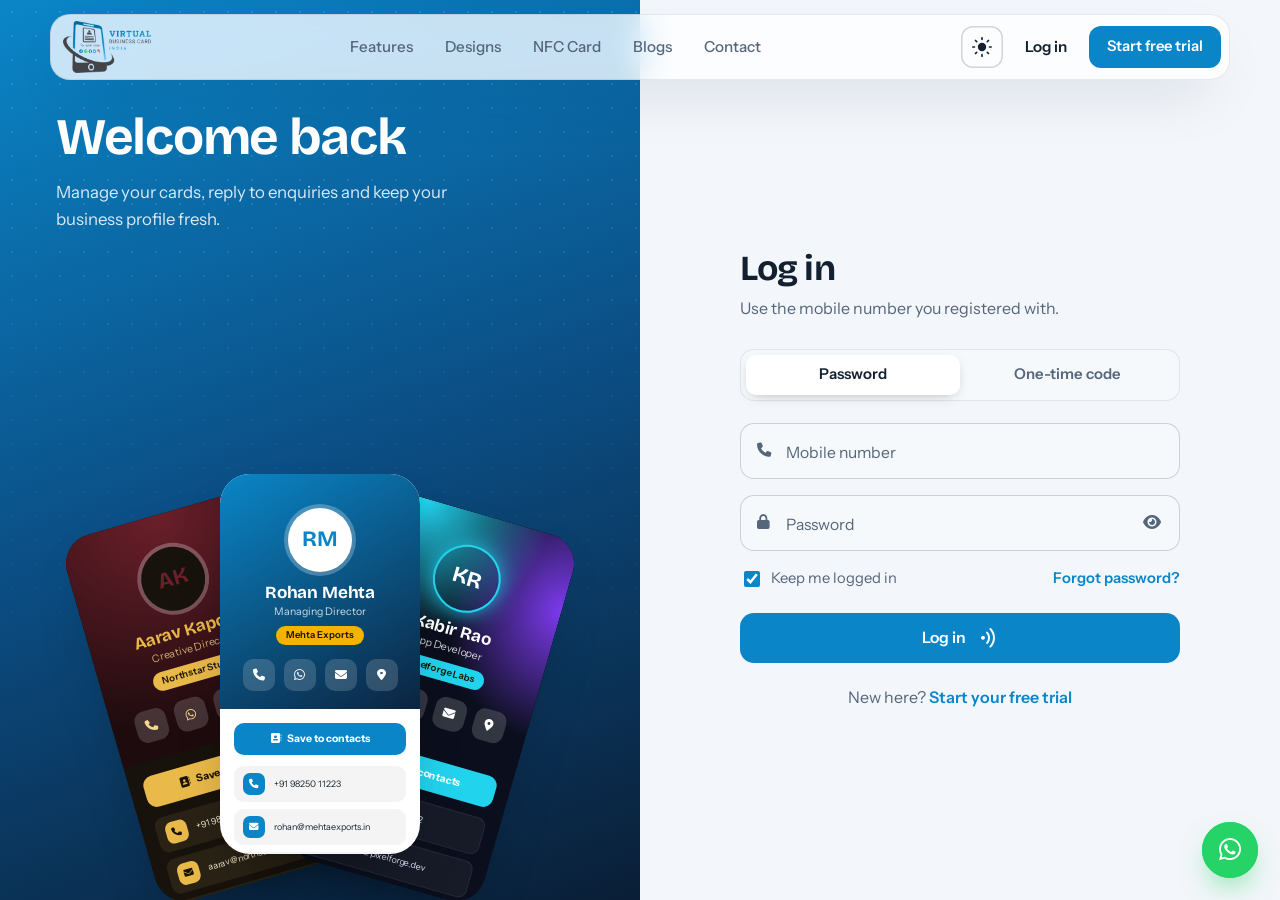
==== login.html @ c8667eff "latest" ====
<!DOCTYPE html>
<html lang="en" data-theme="dark">
<head>
  <meta charset="UTF-8">
  <meta name="viewport" content="width=device-width, initial-scale=1">
  <title>Log in | Virtual Business Card India</title>
  <meta name="description" content="Share your contact details, products, gallery, brochure and payment info in one link, on WhatsApp, social media, QR code or an NFC card.">
  <link rel="icon" href="assets/images/favicon.png">
  <script>(function(){var t;try{t=localStorage.getItem('vbc-theme')}catch(e){}document.documentElement.setAttribute('data-theme',t||(matchMedia('(prefers-color-scheme: light)').matches?'light':'dark'))})();</script>
  <link rel="stylesheet" href="assets/css/fonts.css">
  <link rel="stylesheet" href="assets/css/fontawesome.min.css">
  <link rel="stylesheet" href="assets/css/style.css">
</head>
<body>

<!-- ============ Header ============ -->
<header class="site-header solid">
  <div class="container nav-shell">
    <a href="index.html" class="logo" aria-label="Virtual Business Card India home">
      <img class="logo-for-light" src="assets/images/logo-light.png" alt="Virtual Business Card India">
      <img class="logo-for-dark" src="assets/images/logo-dark.png" alt="Virtual Business Card India">
    </a>
    <ul class="nav-links">
      <li><a href="index.html#features">Features</a></li>
      <li><a href="index.html#designs">Designs</a></li>
      <li><a href="index.html#nfc">NFC Card</a></li>
      <li><a href="#">Blogs</a></li>
      <li><a href="index.html#contact">Contact</a></li>
    </ul>
    <div class="nav-actions">
      <button class="theme-toggle" type="button" aria-label="Switch theme">
        <svg viewBox="0 0 24 24" fill="none" aria-hidden="true">
          <mask id="moonMask"><rect width="24" height="24" fill="#fff"/><circle class="moon-mask" cx="24" cy="4" r="7" fill="#000"/></mask>
          <circle class="sun-core" cx="12" cy="12" r="5" fill="currentColor" mask="url(#moonMask)"/>
          <g class="sun-rays" stroke="currentColor" stroke-width="2" stroke-linecap="round"><path d="M12 1v2M12 21v2M4.2 4.2l1.4 1.4M18.4 18.4l1.4 1.4M1 12h2M21 12h2M4.2 19.8l1.4-1.4M18.4 5.6l1.4-1.4"/></g>
        </svg>
      </button>
      <a href="login.html" class="nav-login" aria-current="page">Log in</a>
      <a href="register.html" class="btn btn-sm">Start free trial</a>
      <button class="menu-toggle" type="button" aria-label="Open menu" aria-expanded="false"><span></span><span></span><span></span></button>
    </div>
  </div>
</header>

<main class="auth">
  <section class="auth-visual">
    <h1>Welcome back</h1>
    <p>Manage your cards, reply to enquiries and keep your business profile fresh.</p>
    <div class="fan" id="fan" aria-hidden="true"></div>
  </section>

  <section class="auth-main">
    <div class="auth-form">
      <h2>Log in</h2>
      <p class="sub">Use the mobile number you registered with.</p>

      <div class="segmented" id="loginMode" data-mode="password" role="tablist" aria-label="Login method">
        <span class="seg-thumb"></span>
        <button type="button" role="tab" aria-selected="true" data-mode="password">Password</button>
        <button type="button" role="tab" aria-selected="false" data-mode="otp">One-time code</button>
      </div>

      <!-- Password login -->
      <form class="mode-panel" id="pwForm" novalidate>
        <div class="field">
          <input id="lMobile" type="tel" placeholder=" " required data-type="mobile" inputmode="numeric" autocomplete="tel">
          <i class="fa-solid fa-phone"></i><label for="lMobile">Mobile number</label>
          <div class="err">Enter your 10-digit mobile number.</div>
        </div>
        <div class="field">
          <input id="lPass" type="password" placeholder=" " required minlength="6" autocomplete="current-password">
          <i class="fa-solid fa-lock"></i><label for="lPass">Password</label>
          <button class="eye" type="button" aria-label="Show password"><i class="fa-solid fa-eye"></i></button>
          <div class="err">Password must be at least 6 characters.</div>
        </div>
        <div class="form-meta">
          <label class="check"><input type="checkbox" checked> Keep me logged in</label>
          <a href="#" data-switch="otp">Forgot password?</a>
        </div>
        <button class="btn btn-block" type="submit">Log in <span class="tap"><i class="fa-solid fa-wifi fa-rotate-90"></i></span></button>
      </form>

      <!-- OTP login -->
      <form class="mode-panel" id="otpForm" novalidate hidden>
        <div class="field">
          <input id="oMobile" type="tel" placeholder=" " required data-type="mobile" inputmode="numeric" autocomplete="tel">
          <i class="fa-solid fa-phone"></i><label for="oMobile">Mobile number</label>
          <div class="err">Enter your 10-digit mobile number.</div>
        </div>
        <div id="otpBoxes" hidden>
          <p class="sub" style="margin:0 0 12px">Enter the 6-digit code we sent by SMS.</p>
          <div class="otp" role="group" aria-label="One-time code">
            <input inputmode="numeric" maxlength="1" aria-label="Digit 1"><input inputmode="numeric" maxlength="1" aria-label="Digit 2"><input inputmode="numeric" maxlength="1" aria-label="Digit 3"><input inputmode="numeric" maxlength="1" aria-label="Digit 4"><input inputmode="numeric" maxlength="1" aria-label="Digit 5"><input inputmode="numeric" maxlength="1" aria-label="Digit 6">
          </div>
        </div>
        <button class="btn btn-block" type="submit" id="otpBtn">Send code <i class="fa-solid fa-paper-plane"></i></button>
      </form>

      <p class="auth-switch">New here? <a href="register.html">Start your free trial</a></p>
    </div>
  </section>
</main>

<a class="wa-float" href="https://wa.me/919824773136" target="_blank" rel="noopener" aria-label="Chat on WhatsApp"><i class="fa-brands fa-whatsapp"></i></a>

<script src="assets/js/cards.js"></script>
<script src="assets/js/main.js"></script>
<script src="assets/js/auth.js"></script>
</body>
</html>
---- assets/css/fonts.css ----
/* Self-hosted variable fonts (work offline) */
@font-face {
  font-family: "Bricolage Grotesque";
  src: url("../fonts/bricolage-grotesque-latin-wght-normal.woff2") format("woff2-variations");
  font-weight: 200 800; font-style: normal; font-display: swap;
}
@font-face {
  font-family: "Instrument Sans";
  src: url("../fonts/instrument-sans-latin-wght-normal.woff2") format("woff2-variations");
  font-weight: 400 700; font-style: normal; font-display: swap;
}
---- assets/css/style.css ----
/* ==========================================================================
   Virtual Business Card India — main stylesheet
   Themes: [data-theme="dark"] (default) and [data-theme="light"]
   ========================================================================== */

/* ---------- Tokens ---------- */
:root {
  --font-display: "Bricolage Grotesque", "Segoe UI", system-ui, sans-serif;
  --font-body: "Instrument Sans", "Segoe UI", system-ui, sans-serif;

  /* brand (taken from the logo) */
  --brand: #1E9BE0;          /* logo blue, lifted for dark bg */
  --brand-deep: #0A86C8;     /* logo blue */
  --brand-soft: rgba(30, 155, 224, .14);
  --marigold: #F5B301;       /* warm accent: NFC chip, highlights */
  --marigold-soft: rgba(245, 179, 1, .16);
  --graphite: #404247;       /* logo grey */
  --ok: #22C55E;
  --danger: #F0525F;

  --radius-s: 10px;
  --radius-m: 16px;
  --radius-l: 28px;
  --ease-out: cubic-bezier(.22, 1, .36, 1);
  --ease-spring: cubic-bezier(.34, 1.56, .64, 1);
  --container: 1180px;
}

[data-theme="dark"] {
  --bg: #0B1422;
  --bg-2: #0F1B2D;
  --surface: #13213A;
  --surface-2: #192A46;
  --line: rgba(220, 232, 248, .09);
  --line-strong: rgba(220, 232, 248, .18);
  --text: #E9EFF6;
  --muted: #93A3BA;
  --header-bg: rgba(11, 20, 34, .72);
  --shadow: 0 24px 60px -20px rgba(0, 0, 0, .6);
  --grid-dot: rgba(220, 232, 248, .07);
  color-scheme: dark;
}

[data-theme="light"] {
  --bg: #F3F6FA;
  --bg-2: #E9EFF6;
  --surface: #FFFFFF;
  --surface-2: #F6F9FC;
  --line: rgba(18, 32, 47, .09);
  --line-strong: rgba(18, 32, 47, .18);
  --text: #12202F;
  --muted: #56667A;
  --brand: #0A86C8;
  --header-bg: rgba(255, 255, 255, .78);
  --shadow: 0 24px 60px -24px rgba(16, 40, 72, .28);
  --grid-dot: rgba(18, 32, 47, .08);
  color-scheme: light;
}

/* ---------- Base ---------- */
*, *::before, *::after { box-sizing: border-box; }
html { scroll-behavior: smooth; }
body {
  margin: 0;
  font-family: var(--font-body);
  font-size: 1rem;
  line-height: 1.6;
  color: var(--text);
  background: var(--bg);
  -webkit-font-smoothing: antialiased;
  overflow-x: hidden;
  transition: background-color .4s ease, color .4s ease;
}
img { max-width: 100%; display: block; }
a { color: inherit; text-decoration: none; }
button { font: inherit; color: inherit; cursor: pointer; border: 0; background: none; }
h1, h2, h3, h4 { font-family: var(--font-display); line-height: 1.08; margin: 0; letter-spacing: -.025em; }
p { margin: 0; }
:focus-visible { outline: 2px solid var(--brand); outline-offset: 3px; border-radius: 6px; }
::selection { background: var(--brand); color: #fff; }

.container { width: min(var(--container), 100% - 40px); margin-inline: auto; }
.section { padding-block: clamp(44px, 5.5vw, 76px); position: relative; }
.section-head { max-width: 640px; margin-bottom: 36px; }
.section-head h2 { font-size: clamp(2rem, 4.2vw, 3.1rem); }
.section-head p { color: var(--muted); margin-top: 14px; font-size: 1.08rem; max-width: 56ch; }
.section-head.center { margin-inline: auto; text-align: center; }
.section-head.center p { margin-inline: auto; }
.sr-only { position: absolute; width: 1px; height: 1px; overflow: hidden; clip: rect(0 0 0 0); white-space: nowrap; }

/* logo swaps with theme */
.logo { display: inline-flex; align-items: center; }
.logo img { height: 62px; width: auto; }
[data-theme="dark"] .logo-for-light,
[data-theme="light"] .logo-for-dark { display: none; }

/* ---------- Buttons ----------
   Primary: NFC "tap" rings pulse out from the icon on hover,
   plus a click ripple from the pointer position.                  */
.btn {
  --btn-bg: var(--brand-deep);
  --btn-fg: #fff;
  position: relative;
  display: inline-flex; align-items: center; justify-content: center; gap: 10px;
  height: 50px; padding: 0 24px;
  border-radius: 14px;
  font-weight: 600; font-size: .98rem;
  background: var(--btn-bg); color: var(--btn-fg);
  overflow: hidden; isolation: isolate;
  transition: transform .35s var(--ease-spring), box-shadow .35s ease, background-color .3s ease;
  white-space: nowrap;
}
.btn i { position: relative; z-index: 1; }
.btn:hover { transform: translateY(-2px); box-shadow: 0 14px 30px -12px rgba(10, 134, 200, .7); }
.btn:active { transform: translateY(0) scale(.98); }
.btn .tap {
  position: relative; display: grid; place-items: center;
  width: 22px; height: 22px;
}
.btn .tap::before, .btn .tap::after {
  content: ""; position: absolute; inset: -2px; border-radius: 50%;
  border: 2px solid currentColor; opacity: 0; transform: scale(.4);
}
.btn:hover .tap::before { animation: tapRing 1.2s ease-out infinite; }
.btn:hover .tap::after  { animation: tapRing 1.2s ease-out .4s infinite; }
@keyframes tapRing {
  0% { opacity: .9; transform: scale(.5); }
  100% { opacity: 0; transform: scale(2.1); }
}
.btn .ripple {
  position: absolute; border-radius: 50%; pointer-events: none; z-index: -1;
  background: rgba(255, 255, 255, .35);
  transform: scale(0); animation: ripple .65s ease-out forwards;
}
@keyframes ripple { to { transform: scale(4); opacity: 0; } }

.btn-ghost {
  --btn-bg: transparent; --btn-fg: var(--text);
  box-shadow: inset 0 0 0 1.5px var(--line-strong);
}
.btn-ghost::before {
  content: ""; position: absolute; inset: 0; z-index: -1;
  background: var(--brand-soft);
  clip-path: circle(0% at var(--mx, 50%) var(--my, 50%));
  transition: clip-path .5s var(--ease-out);
}
.btn-ghost:hover { box-shadow: inset 0 0 0 1.5px var(--brand); }
.btn-ghost:hover::before { clip-path: circle(150% at var(--mx, 50%) var(--my, 50%)); }
.btn-gold { --btn-bg: var(--marigold); --btn-fg: #1B1300; }
.btn-gold:hover { box-shadow: 0 14px 30px -12px rgba(245, 179, 1, .7); }
.btn-light { --btn-bg: #fff; --btn-fg: #0A3A5C; }
.btn-sm { height: 42px; padding: 0 18px; font-size: .92rem; border-radius: 12px; }
.btn-block { width: 100%; }

/* ---------- Header ---------- */
.site-header {
  position: fixed; inset: 14px 0 auto; z-index: 1000;
  transition: inset .4s var(--ease-out);
}
.nav-shell {
  display: flex; align-items: center; justify-content: space-between; gap: 18px;
  padding: 6px 8px 6px 12px;
  border-radius: 20px;
  background: transparent;
  border: 1px solid transparent;
  transition: background-color .4s ease, border-color .4s ease, box-shadow .4s ease, padding .4s var(--ease-out);
}
.site-header.scrolled { inset-block-start: 8px; }
.site-header.scrolled .nav-shell {
  background: var(--header-bg);
  border-color: var(--line);
  box-shadow: var(--shadow);
  backdrop-filter: blur(18px) saturate(1.4);
  -webkit-backdrop-filter: blur(18px) saturate(1.4);
}
.site-header.scrolled .logo img, .site-header.solid .logo img { height: 52px; }
.logo img { transition: height .4s var(--ease-out); }

.nav-links { position: relative; display: flex; gap: 2px; list-style: none; margin: 0; padding: 0; }
.nav-links a {
  position: relative; z-index: 1; display: block;
  padding: 9px 15px; font-weight: 500; font-size: .95rem; color: var(--muted);
  border-radius: 10px; transition: color .25s ease;
}
.nav-links a:hover, .nav-links a.active { color: var(--text); }
/* sliding "lens" that follows the hovered link */
.nav-lens {
  position: absolute; top: 0; left: 0; height: 100%; z-index: 0;
  border-radius: 10px; background: var(--brand-soft);
  box-shadow: inset 0 0 0 1px rgba(30, 155, 224, .25);
  opacity: 0; pointer-events: none;
  transition: transform .45s var(--ease-spring), width .45s var(--ease-spring), opacity .25s ease;
}
.nav-actions { display: flex; align-items: center; gap: 8px; }
.nav-login { padding: 9px 14px; font-weight: 600; font-size: .95rem; border-radius: 10px; }
.nav-login:hover { color: var(--brand); }

/* theme toggle: sun ↔ moon morph */
.theme-toggle {
  width: 42px; height: 42px; border-radius: 12px; display: grid; place-items: center;
  box-shadow: inset 0 0 0 1.5px var(--line-strong);
  transition: box-shadow .3s ease, transform .4s var(--ease-spring);
}
.theme-toggle:hover { box-shadow: inset 0 0 0 1.5px var(--brand); transform: rotate(-12deg); }
.theme-toggle svg { width: 20px; height: 20px; overflow: visible; }
.theme-toggle .sun-core { transition: r .5s var(--ease-spring), transform .5s var(--ease-out); transform-origin: center; }
.theme-toggle .sun-rays { transition: transform .6s var(--ease-out), opacity .3s ease; transform-origin: center; }
.theme-toggle .moon-mask { transition: transform .6s var(--ease-out); }
[data-theme="dark"] .theme-toggle .sun-rays { transform: rotate(-90deg) scale(.4); opacity: 0; }
[data-theme="dark"] .theme-toggle .sun-core { r: 8; }
[data-theme="dark"] .theme-toggle .moon-mask { transform: translate(-7px, 5px); }
[data-theme="light"] .theme-toggle .moon-mask { transform: translate(14px, -10px); }

.menu-toggle { display: none; width: 42px; height: 42px; border-radius: 12px; box-shadow: inset 0 0 0 1.5px var(--line-strong); position: relative; }
.menu-toggle span { position: absolute; left: 11px; right: 11px; height: 2px; border-radius: 2px; background: var(--text); transition: transform .35s var(--ease-out), opacity .2s; }
.menu-toggle span:nth-child(1) { top: 14px; }
.menu-toggle span:nth-child(2) { top: 20px; }
.menu-toggle span:nth-child(3) { top: 26px; }
.nav-open .menu-toggle span:nth-child(1) { transform: translateY(6px) rotate(45deg); }
.nav-open .menu-toggle span:nth-child(2) { opacity: 0; }
.nav-open .menu-toggle span:nth-child(3) { transform: translateY(-6px) rotate(-45deg); }

/* ---------- Hero ---------- */
.hero {
  position: relative; padding: 130px 0 50px; overflow: hidden;
}
.hero::before { /* dotted grid, fades out */
  content: ""; position: absolute; inset: 0; z-index: -1;
  background-image: radial-gradient(var(--grid-dot) 1.2px, transparent 1.2px);
  background-size: 26px 26px;
  mask-image: radial-gradient(ellipse 70% 60% at 70% 40%, #000 30%, transparent 75%);
}
.hero-grid { display: grid; grid-template-columns: 1.05fr 1fr; gap: 40px; align-items: center; }
.hero-badge {
  display: inline-flex; align-items: center; gap: 10px;
  padding: 6px 14px 6px 6px; border-radius: 999px;
  background: var(--surface); border: 1px solid var(--line);
  font-size: .9rem; color: var(--muted); margin-bottom: 26px;
}
.hero-badge b { background: var(--marigold); color: #1B1300; font-weight: 700; padding: 3px 10px; border-radius: 999px; font-size: .8rem; }
.hero h1 {
  font-size: clamp(2.6rem, 5.2vw, 4.4rem);
  font-weight: 700; letter-spacing: -.045em; line-height: .98;
}
.hero h1 .line { display: block; }
.hero h1 .strike {
  position: relative; color: var(--muted); font-weight: 500;
}
.hero h1 .strike::after { /* the paper card gets crossed out on load */
  content: ""; position: absolute; left: -2%; right: -2%; top: 54%;
  height: .09em; background: var(--marigold); border-radius: 4px;
  transform: scaleX(0); transform-origin: left; animation: strike .7s .5s var(--ease-out) forwards;
}
@keyframes strike { to { transform: scaleX(1); } }
.hero-lead { margin-top: 24px; max-width: 50ch; font-size: 1.15rem; color: var(--muted); }
.hero-ctas { display: flex; flex-wrap: wrap; gap: 12px; margin-top: 34px; }
.hero-proof { display: flex; flex-wrap: wrap; gap: 22px; margin-top: 30px; color: var(--muted); font-size: .93rem; }
.hero-proof span { display: inline-flex; align-items: center; gap: 8px; }
.hero-proof i { color: var(--ok); }

/* hero stage: an NFC card taps the phone and the profile opens */
.stage { position: relative; height: 560px; perspective: 1400px; }
.stage-glow {
  position: absolute; width: 420px; height: 420px; right: 40px; top: 60px; border-radius: 50%;
  background: radial-gradient(circle, rgba(30,155,224,.35), transparent 65%);
  filter: blur(20px); z-index: -1;
}
.phone {
  position: absolute; right: 40px; top: 20px; width: 270px; height: 530px;
  border-radius: 42px; padding: 11px;
  background: linear-gradient(160deg, #2b2e35, #121418);
  box-shadow: 0 40px 80px -30px rgba(0,0,0,.7), inset 0 0 0 2px rgba(255,255,255,.08);
  transform: rotateY(-14deg) rotateX(4deg);
  transform-style: preserve-3d;
}
.phone-screen {
  position: relative; height: 100%; border-radius: 32px; overflow: hidden;
  background: #0d1726;
}
.phone-notch { position: absolute; top: 9px; left: 50%; translate: -50% 0; width: 82px; height: 22px; border-radius: 20px; background: #000; z-index: 5; }
.phone-idle {
  position: absolute; inset: 0; display: grid; place-items: center; text-align: center;
  color: #7f93ad; font-size: .85rem; transition: opacity .4s ease;
}
.phone-idle .nfc-ico { font-size: 2.2rem; color: var(--brand); margin-bottom: 8px; display: block; }
.phone .vcard { position: absolute; inset: 0; border-radius: 0; transform: translateY(100%); transition: transform .8s var(--ease-out); }
.stage.tapped .phone .vcard { transform: translateY(0); }
.stage.tapped .phone-idle { opacity: 0; }

.nfc-card {
  position: absolute; left: 0; top: 230px; width: 300px; aspect-ratio: 1.586;
  border-radius: 18px; padding: 20px;
  background:
    radial-gradient(120% 140% at 100% 0%, rgba(30,155,224,.55), transparent 55%),
    linear-gradient(135deg, #10243d, #0a1525 70%);
  color: #fff; box-shadow: 0 30px 60px -20px rgba(0,0,0,.65), inset 0 0 0 1px rgba(255,255,255,.12);
  transform: rotate(-12deg) translate(-40px, 30px);
  opacity: 0;
  animation: cardIn 1s .3s var(--ease-out) forwards;
  z-index: 4;
}
@keyframes cardIn { to { opacity: 1; transform: rotate(-8deg) translate(0, 0); } }
.stage.ready .nfc-card { animation: none; opacity: 1; transform: rotate(-8deg); transition: transform .9s var(--ease-out); }
.stage.ready.tapping .nfc-card { transform: rotate(-3deg) translate(150px, -40px); transition-duration: .7s; }
.nfc-card .chip {
  width: 42px; height: 32px; border-radius: 7px; margin-top: 18px;
  background: linear-gradient(135deg, #ffd65a, var(--marigold) 50%, #c98f00);
  box-shadow: inset 0 0 0 1px rgba(0,0,0,.18);
}
.nfc-card .waves { position: absolute; right: 20px; top: 18px; font-size: 1.4rem; opacity: .85; transform: rotate(90deg); }
.nfc-card .logo-chip { width: 92px; background: #fff; border-radius: 8px; padding: 4px 6px; }
.nfc-card .nfc-name { position: absolute; left: 20px; bottom: 18px; }
.nfc-card .nfc-name b { display: block; font-family: var(--font-display); font-size: 1.15rem; letter-spacing: -.01em; }
.nfc-card .nfc-name small { opacity: .7; font-size: .78rem; }
.tap-rings { position: absolute; right: 170px; top: 280px; width: 10px; height: 10px; z-index: 3; pointer-events: none; }
.tap-rings i { position: absolute; inset: 0; border-radius: 50%; border: 2px solid var(--brand); opacity: 0; }
.stage.tapping .tap-rings i { animation: bigRing 1s ease-out forwards; }
.stage.tapping .tap-rings i:nth-child(2) { animation-delay: .2s; }
.stage.tapping .tap-rings i:nth-child(3) { animation-delay: .4s; }
@keyframes bigRing { 0% { opacity: 1; transform: scale(1); } 100% { opacity: 0; transform: scale(18); } }

.float-chip {
  position: absolute; display: inline-flex; align-items: center; gap: 10px;
  padding: 10px 14px; border-radius: 14px; font-size: .88rem; font-weight: 600;
  background: var(--surface); border: 1px solid var(--line); box-shadow: var(--shadow);
  opacity: 0; transform: translateY(10px) scale(.95);
  transition: opacity .5s ease, transform .6s var(--ease-spring);
  z-index: 6;
}
.float-chip .ic { width: 30px; height: 30px; border-radius: 9px; display: grid; place-items: center; color: #fff; font-size: .85rem; }
.stage.tapped .float-chip { opacity: 1; transform: none; }
.stage.tapped .float-chip:nth-of-type(2) { transition-delay: .5s; }
.stage.tapped .float-chip:nth-of-type(3) { transition-delay: .7s; }


/* ---------- Steps ---------- */
.steps { display: grid; grid-template-columns: repeat(3, 1fr); gap: 28px; position: relative; counter-reset: step; }
.steps::before { /* the connecting line draws itself when visible */
  content: ""; position: absolute; left: 28px; right: 28px; top: 27px; height: 2px;
  background: linear-gradient(90deg, var(--brand), var(--marigold));
  transform: scaleX(0); transform-origin: left; transition: transform 1.4s var(--ease-out);
}
.steps.in::before { transform: scaleX(1); }
.step { position: relative; }
.step-num {
  width: 56px; height: 56px; border-radius: 50%; display: grid; place-items: center;
  font-family: var(--font-display); font-weight: 700; font-size: 1.3rem;
  background: var(--bg); border: 2px solid var(--brand); color: var(--brand);
  position: relative; z-index: 1; margin-bottom: 22px;
}
.step:last-child .step-num { border-color: var(--marigold); color: var(--marigold); }
.step h3 { font-size: 1.3rem; margin-bottom: 8px; }
.step p { color: var(--muted); max-width: 32ch; }

/* ---------- Card deck slider ---------- */
.layouts { background: var(--bg-2); overflow: hidden; }
.deck-filters { display: flex; flex-wrap: wrap; justify-content: center; gap: 8px; margin-bottom: 30px; }
.chip-btn {
  padding: 8px 16px; border-radius: 999px; font-size: .9rem; font-weight: 600; color: var(--muted);
  box-shadow: inset 0 0 0 1.5px var(--line-strong); transition: all .3s ease;
}
.chip-btn:hover { color: var(--text); }
.chip-btn[aria-pressed="true"] { background: var(--text); color: var(--bg); box-shadow: none; }
.chip-btn .count { opacity: .55; margin-left: 4px; font-weight: 500; }

.deck {
  position: relative; height: 560px; margin-inline: auto; max-width: 1000px;
  perspective: 1600px; touch-action: pan-y; user-select: none; isolation: isolate;
}
.deck-card {
  position: absolute; left: 50%; top: 20px; width: 262px; height: 500px;
  margin-left: -131px;
  transform-origin: 50% 120%;
  transition: transform .75s var(--ease-out), opacity .5s ease, filter .5s ease;
  cursor: grab; will-change: transform;
}
.deck-card.is-active { cursor: grab; }
.deck-card.dragging { transition: none; cursor: grabbing; }
.deck-card:not(.is-active) .vcard { filter: saturate(.75) brightness(.85); }
[data-theme="light"] .deck-card:not(.is-active) .vcard { filter: saturate(.8) brightness(.97); }
.deck-card .vcard { transition: filter .5s ease, box-shadow .5s ease; }
.deck-card.is-active .vcard { box-shadow: 0 40px 70px -30px rgba(0,0,0,.55), 0 0 0 2px var(--brand); }
.deck-card.tossed { transition: transform .45s cubic-bezier(.5,0,.75,0), opacity .45s ease; }

.deck-controls { position: relative; z-index: 2; display: flex; align-items: center; justify-content: center; gap: 22px; margin-top: 18px; }
.deck-arrow {
  width: 52px; height: 52px; border-radius: 50%; display: grid; place-items: center;
  box-shadow: inset 0 0 0 1.5px var(--line-strong); transition: all .35s var(--ease-spring);
}
.deck-arrow:hover { background: var(--brand-deep); color: #fff; box-shadow: none; transform: scale(1.08); }
.deck-info { text-align: center; }
.deck-info .d-name { font-family: var(--font-display); font-weight: 700; font-size: 1.3rem; }
.deck-info .d-sub { color: var(--muted); font-size: .92rem; }
.deck-use { display: flex; justify-content: center; margin-top: 26px; }

/* ---------- Virtual card renderer (used by deck, hero, register preview) ---------- */
.vcard {
  --c1: #0A86C8; --c2: #0B2440; --ink: #fff; --accent: #F5B301; --paper: #fff; --paper-ink: #1b2735;
  position: relative; width: 100%; height: 100%;
  border-radius: 30px; overflow: hidden;
  background: var(--paper); color: var(--paper-ink);
  font-family: var(--font-body); font-size: 11px; line-height: 1.35;
  display: flex; flex-direction: column;
  box-shadow: 0 30px 60px -30px rgba(0,0,0,.5);
}
.vcard .vc-head {
  position: relative; padding: 34px 16px 18px; text-align: center; color: var(--ink);
  background: linear-gradient(150deg, var(--c1), var(--c2));
}
.vcard .vc-avatar {
  width: 64px; height: 64px; margin: 0 auto 10px; border-radius: 50%;
  display: grid; place-items: center; font-family: var(--font-display); font-weight: 700; font-size: 22px;
  background: var(--paper); color: var(--c1); box-shadow: 0 0 0 4px rgba(255,255,255,.25);
}
.vcard .vc-name { font-family: var(--font-display); font-weight: 700; font-size: 17px; letter-spacing: -.01em; }
.vcard .vc-role { opacity: .8; font-size: 10.5px; }
.vcard .vc-co { display: inline-block; margin-top: 7px; padding: 3px 10px; border-radius: 999px; font-size: 9.5px; font-weight: 600; background: var(--accent); color: #1b1300; }
.vcard .vc-actions { display: flex; justify-content: center; gap: 9px; margin-top: 14px; }
.vcard .vc-actions span { width: 32px; height: 32px; border-radius: 10px; display: grid; place-items: center; font-size: 12px; background: rgba(255,255,255,.16); color: var(--ink); }
.vcard .vc-body { padding: 14px; display: grid; gap: 7px; flex: 1; }
.vcard .vc-save {
  display: flex; align-items: center; justify-content: center; gap: 6px; height: 32px; border-radius: 10px;
  font-weight: 700; font-size: 10.5px; background: var(--c1); color: #fff; margin-bottom: 4px;
}
.vcard .vc-row { display: flex; align-items: center; gap: 9px; padding: 7px 9px; border-radius: 9px; background: rgba(0,0,0,.045); white-space: nowrap; overflow: hidden; text-overflow: ellipsis; }
.vcard .vc-row i { width: 22px; height: 22px; border-radius: 7px; display: grid; place-items: center; flex: none; font-size: 9.5px; background: var(--c1); color: #fff; }
.vcard .vc-row span { overflow: hidden; text-overflow: ellipsis; }
.vcard .vc-nav { display: flex; justify-content: space-around; padding: 10px 6px 14px; border-top: 1px solid rgba(0,0,0,.07); font-size: 8px; text-align: center; color: var(--c1); }
.vcard .vc-nav i { display: block; font-size: 12px; margin-bottom: 3px; }

/* template: split — diagonal header */
.vcard.t-split .vc-head { clip-path: polygon(0 0, 100% 0, 100% 84%, 0 100%); padding-bottom: 30px; }
/* template: gold — dark luxe with gold ink */
.vcard.t-gold { --paper: #17120b; --paper-ink: #f4e6c8; }
.vcard.t-gold .vc-head { background: radial-gradient(120% 90% at 50% 0%, var(--c1), var(--c2)); }
.vcard.t-gold .vc-name { color: var(--accent); }
.vcard.t-gold .vc-row { background: rgba(245, 214, 140, .08); }
.vcard.t-gold .vc-row i, .vcard.t-gold .vc-save { background: var(--accent); color: #1b1300; }
.vcard.t-gold .vc-nav { color: var(--accent); border-color: rgba(245,214,140,.15); }
/* template: mono — minimal white, outlined */
.vcard.t-mono .vc-head { background: var(--paper); color: var(--paper-ink); border-bottom: 1px solid rgba(0,0,0,.08); }
.vcard.t-mono .vc-avatar { background: var(--c1); color: #fff; box-shadow: none; border-radius: 18px; }
.vcard.t-mono .vc-actions span { background: transparent; color: var(--c1); box-shadow: inset 0 0 0 1.5px var(--c1); }
.vcard.t-mono .vc-row { background: transparent; border: 1px solid rgba(0,0,0,.08); }
/* template: neon — dark glass */
.vcard.t-neon { --paper: #0b0f1d; --paper-ink: #dfe7ff; }
.vcard.t-neon .vc-head { background: radial-gradient(90% 80% at 20% 0%, var(--c1), transparent 70%), radial-gradient(80% 80% at 100% 30%, var(--c2), transparent 70%), #0b0f1d; }
.vcard.t-neon .vc-row { background: rgba(255,255,255,.05); border: 1px solid rgba(255,255,255,.07); }
.vcard.t-neon .vc-nav { border-color: rgba(255,255,255,.08); color: var(--c1); }
.vcard.t-neon .vc-avatar { background: transparent; color: #fff; box-shadow: 0 0 0 2px var(--c1), 0 0 24px var(--c1); }
/* template: arch — rounded arch header, left aligned body */
.vcard.t-arch .vc-head { border-radius: 0 0 50% 50% / 0 0 26px 26px; }
.vcard.t-arch .vc-avatar { border-radius: 20px; transform: rotate(-6deg); }
/* template: band — side stripe */
.vcard.t-band .vc-head { text-align: left; padding-left: 24px; }
.vcard.t-band .vc-head::after { content: ""; position: absolute; left: 0; top: 0; bottom: 0; width: 8px; background: var(--accent); }
.vcard.t-band .vc-avatar { margin: 0 0 10px; }
.vcard.t-band .vc-actions { justify-content: flex-start; }

/* ---------- NFC section ---------- */
.nfc-grid { display: grid; grid-template-columns: 1fr 1fr; gap: 70px; align-items: center; }
.flip-card {
  width: 440px; max-width: 100%; aspect-ratio: 1.586; position: relative;
  transform-style: preserve-3d; transition: transform 1s var(--ease-out); cursor: pointer;
}
.flip-card.flipped { transform: rotateY(180deg); }
.flip-face {
  position: absolute; inset: 0; border-radius: 22px; padding: 26px; backface-visibility: hidden;
  box-shadow: 0 40px 80px -30px rgba(0,0,0,.6), inset 0 0 0 1px rgba(255,255,255,.12); color: #fff; overflow: hidden;
}
.flip-front { background: radial-gradient(120% 140% at 100% 0%, rgba(30,155,224,.6), transparent 55%), linear-gradient(135deg, #10243d, #081120 70%); }
.flip-front::after { /* moving sheen */
  content: ""; position: absolute; inset: -50%; background: linear-gradient(115deg, transparent 40%, rgba(255,255,255,.14) 50%, transparent 60%);
  animation: sheen 5s ease-in-out infinite;
}
@keyframes sheen { 0%, 60% { transform: translateX(-40%); } 100% { transform: translateX(40%); } }
.flip-back { transform: rotateY(180deg); background: linear-gradient(135deg, #f5f8fb, #dde7f1); color: #12202f; display: grid; grid-template-columns: auto 1fr; gap: 20px; align-items: center; }
.flip-front .chip { width: 52px; height: 40px; border-radius: 8px; margin-top: 30px; background: linear-gradient(135deg, #ffd65a, var(--marigold) 50%, #c98f00); }
.flip-front .logo-chip { width: 120px; background: #fff; border-radius: 10px; padding: 5px 8px; }
.flip-front .waves { position: absolute; right: 26px; top: 24px; font-size: 1.8rem; transform: rotate(90deg); }
.flip-front .flip-name { position: absolute; left: 26px; bottom: 22px; }
.flip-front .flip-name b { font-family: var(--font-display); font-size: 1.4rem; display: block; }
.flip-front .flip-name small { opacity: .7; }
.qr { width: 120px; height: 120px; border-radius: 12px; background: #fff; padding: 8px; display: grid; grid-template-columns: repeat(11, 1fr); gap: 1px; }
.qr i { background: #12202f; border-radius: 1px; }
.qr i.o { background: transparent; }
.flip-back h4 { font-size: 1.2rem; }
.flip-back p { color: #56667a; font-size: .9rem; margin-top: 6px; }
.flip-hint { margin-top: 18px; color: var(--muted); font-size: .88rem; display: inline-flex; gap: 8px; align-items: center; }

.check-list { list-style: none; padding: 0; margin: 28px 0 34px; display: grid; gap: 18px; }
.check-list li { display: grid; grid-template-columns: 28px 1fr; gap: 12px; }
.check-list li > i { width: 28px; height: 28px; border-radius: 8px; display: grid; place-items: center; font-size: .8rem; background: var(--marigold-soft); color: var(--marigold); margin-top: 2px; }
.check-list b { display: block; font-size: 1.05rem; }
.check-list span { color: var(--muted); font-size: .96rem; }
.btn-row { display: flex; flex-wrap: wrap; gap: 12px; }

/* ---------- CTA band ---------- */
.cta-band {
  position: relative; overflow: hidden; border-radius: var(--radius-l);
  padding: clamp(40px, 6vw, 72px); color: #fff;
  background: linear-gradient(120deg, #0A86C8, #0B4F86 60%, #0B2A4A);
  display: grid; grid-template-columns: 1.3fr 1fr; gap: 30px; align-items: center;
}
.cta-band::before { /* NFC rings echo */
  content: ""; position: absolute; right: -120px; top: 50%; width: 520px; height: 520px; translate: 0 -50%;
  border-radius: 50%;
  background: repeating-radial-gradient(circle, transparent 0 38px, rgba(255,255,255,.08) 38px 40px);
}
.cta-band h2 { font-size: clamp(2rem, 4vw, 3rem); position: relative; }
.cta-band p { opacity: .85; margin-top: 12px; max-width: 46ch; position: relative; }
.cta-band .btn-row { justify-content: flex-end; position: relative; }
.cta-band .btn-ghost { --btn-fg: #fff; box-shadow: inset 0 0 0 1.5px rgba(255,255,255,.45); }
.cta-band .btn-ghost::before { background: rgba(255,255,255,.14); }

/* ---------- Footer ---------- */
.site-footer { padding: 60px 0 26px; border-top: 1px solid var(--line); background: var(--bg-2); }
.footer-grid { display: grid; grid-template-columns: 1.4fr 1fr 1.2fr 1fr; gap: 40px; }
.footer-grid .logo img { height: 64px; }
.footer-about { color: var(--muted); margin-top: 18px; max-width: 34ch; }
.socials { display: flex; gap: 10px; margin-top: 22px; }
.socials a { width: 42px; height: 42px; border-radius: 12px; display: grid; place-items: center; box-shadow: inset 0 0 0 1.5px var(--line-strong); transition: all .3s var(--ease-spring); }
.socials a:hover { background: var(--brand-deep); color: #fff; box-shadow: none; transform: translateY(-3px); }
.site-footer h4 { font-size: 1.05rem; margin-bottom: 18px; letter-spacing: 0; }
.footer-links { list-style: none; padding: 0; margin: 0; display: grid; gap: 11px; }
.footer-links a { color: var(--muted); transition: color .2s, padding .3s var(--ease-out); }
.footer-links a:hover { color: var(--brand); padding-left: 6px; }
.footer-contact li { display: grid; grid-template-columns: 22px 1fr; gap: 8px; color: var(--muted); }
.footer-contact i { color: var(--brand); margin-top: 5px; }
.tags { display: flex; flex-wrap: wrap; gap: 8px; }
.tags a { padding: 6px 12px; border-radius: 999px; font-size: .85rem; color: var(--muted); background: var(--surface); border: 1px solid var(--line); }
.tags a:hover { color: var(--brand); border-color: var(--brand); }
.footer-bottom { display: flex; justify-content: space-between; flex-wrap: wrap; gap: 10px; margin-top: 44px; padding-top: 24px; border-top: 1px solid var(--line); color: var(--muted); font-size: .9rem; }

/* ---------- Floating WhatsApp ---------- */
.wa-float {
  position: fixed; right: 22px; bottom: 22px; z-index: 40;
  width: 56px; height: 56px; border-radius: 50%; display: grid; place-items: center;
  background: #25D366; color: #fff; font-size: 1.6rem; box-shadow: 0 14px 30px -10px rgba(37,211,102,.7);
  transition: transform .4s var(--ease-spring);
}
.wa-float:hover { transform: scale(1.1) rotate(-8deg); }
.wa-float::after { content: ""; position: absolute; inset: 0; border-radius: 50%; border: 2px solid #25D366; animation: tapRing 2.4s ease-out infinite; }

/* ---------- Modal ---------- */
.modal {
  position: fixed; inset: 0; z-index: 100; display: grid; place-items: center; padding: 20px;
  background: rgba(5, 10, 18, .55); backdrop-filter: blur(8px);
  opacity: 0; visibility: hidden; transition: opacity .35s ease, visibility .35s;
}
.modal.open { opacity: 1; visibility: visible; }
.modal-box {
  width: min(460px, 100%); padding: 30px; border-radius: 24px;
  background: var(--surface); border: 1px solid var(--line); box-shadow: var(--shadow);
  transform: translateY(30px) scale(.96); transition: transform .5s var(--ease-spring);
  position: relative;
}
.modal.open .modal-box { transform: none; }
.modal-box h3 { font-size: 1.6rem; }
.modal-box > p { color: var(--muted); margin: 6px 0 22px; }
.modal-close { position: absolute; right: 16px; top: 16px; width: 38px; height: 38px; border-radius: 10px; display: grid; place-items: center; box-shadow: inset 0 0 0 1.5px var(--line-strong); transition: transform .35s var(--ease-spring); }
.modal-close:hover { transform: rotate(90deg); }

/* ---------- Forms (shared) ---------- */
.field { position: relative; margin-bottom: 16px; }
.field input, .field textarea, .field select {
  width: 100%; height: 56px; padding: 22px 16px 8px 46px;
  border-radius: 14px; border: 1.5px solid var(--line-strong);
  background: var(--surface-2); color: var(--text); font: inherit; font-size: .98rem;
  transition: border-color .25s ease, box-shadow .25s ease, background-color .25s ease;
}
.field textarea { height: 110px; padding-top: 26px; resize: vertical; }
.field > i { position: absolute; left: 17px; top: 20px; color: var(--muted); font-size: .9rem; transition: color .25s; }
.field label {
  position: absolute; left: 46px; top: 17px; color: var(--muted); pointer-events: none; font-size: .98rem;
  transition: all .25s var(--ease-out);
}
.field input:focus, .field textarea:focus, .field select:focus { outline: none; border-color: var(--brand); box-shadow: 0 0 0 4px var(--brand-soft); }
.field input:focus ~ i, .field textarea:focus ~ i { color: var(--brand); }
.field input:focus ~ label, .field input:not(:placeholder-shown) ~ label,
.field textarea:focus ~ label, .field textarea:not(:placeholder-shown) ~ label {
  top: 7px; font-size: .74rem; font-weight: 600; color: var(--brand);
}
.field.invalid input, .field.invalid textarea { border-color: var(--danger); }
.field .err { display: none; color: var(--danger); font-size: .82rem; margin-top: 5px; }
.field.invalid .err { display: block; }
.field .eye { position: absolute; right: 8px; top: 8px; width: 40px; height: 40px; border-radius: 10px; color: var(--muted); }
.field .eye:hover { color: var(--brand); }
.field-row { display: grid; grid-template-columns: 1fr 1fr; gap: 12px; }

/* ---------- Toast ---------- */
.toast {
  position: fixed; left: 50%; bottom: 28px; z-index: 200; translate: -50% 0;
  display: flex; align-items: center; gap: 10px; padding: 14px 20px; border-radius: 14px;
  background: var(--text); color: var(--bg); font-weight: 600; box-shadow: var(--shadow);
  transform: translateY(120px); transition: transform .55s var(--ease-spring);
}
.toast.show { transform: none; }
.toast i { color: var(--ok); }

/* ---------- Reveal (one quiet entrance per block) ---------- */
.reveal { opacity: 0; transform: translateY(24px); transition: opacity .8s ease, transform .8s var(--ease-out); }
.reveal.in { opacity: 1; transform: none; }

/* ---------- Theme switch: circular reveal via View Transitions ---------- */
::view-transition-old(root), ::view-transition-new(root) { animation: none; mix-blend-mode: normal; }
::view-transition-new(root) { z-index: 2; }

/* ==========================================================================
   Auth pages (login / register)
   ========================================================================== */
.auth { min-height: 100vh; display: grid; grid-template-columns: 1fr 1fr; }
.auth-visual {
  position: relative; overflow: hidden; padding: 120px 56px 56px;
  background: linear-gradient(160deg, #0A86C8 0%, #0B4F86 50%, #0A1E36 100%);
  color: #fff; display: flex; flex-direction: column;
}
.auth-visual::before {
  content: ""; position: absolute; inset: 0;
  background-image: radial-gradient(rgba(255,255,255,.12) 1.2px, transparent 1.2px); background-size: 24px 24px;
  mask-image: linear-gradient(180deg, #000, transparent 85%);
}
.auth-visual h1 { font-size: clamp(2.2rem, 4vw, 3.4rem); position: relative; max-width: 14ch; }
.auth-visual > p { opacity: .85; margin-top: 14px; max-width: 40ch; position: relative; font-size: 1.05rem; }
.auth-main { display: grid; place-items: center; padding: 120px 40px 60px; background: var(--bg); }
.auth-form { width: min(440px, 100%); }
.auth-form h2 { font-size: 2.2rem; }
.auth-form .sub { color: var(--muted); margin: 8px 0 28px; }
.auth-switch { text-align: center; color: var(--muted); margin-top: 22px; }
.auth-switch a { color: var(--brand); font-weight: 600; }

/* login: segmented password / OTP */
.segmented { position: relative; display: grid; grid-template-columns: 1fr 1fr; padding: 5px; border-radius: 14px; background: var(--surface-2); border: 1px solid var(--line); margin-bottom: 22px; }
.segmented button { position: relative; z-index: 1; height: 40px; border-radius: 10px; font-weight: 600; font-size: .93rem; color: var(--muted); transition: color .3s; }
.segmented button[aria-selected="true"] { color: var(--text); }
.segmented .seg-thumb { position: absolute; top: 5px; bottom: 5px; left: 5px; width: calc(50% - 5px); border-radius: 10px; background: var(--surface); box-shadow: 0 4px 14px -6px rgba(0,0,0,.35); transition: transform .45s var(--ease-spring); }
.segmented[data-mode="otp"] .seg-thumb { transform: translateX(100%); }
.otp { display: grid; grid-template-columns: repeat(6, 1fr); gap: 8px; margin-bottom: 16px; }
.otp input { height: 58px; text-align: center; font-size: 1.4rem; font-weight: 700; border-radius: 14px; border: 1.5px solid var(--line-strong); background: var(--surface-2); color: var(--text); font-family: var(--font-display); }
.otp input:focus { outline: none; border-color: var(--brand); box-shadow: 0 0 0 4px var(--brand-soft); }
.form-meta { display: flex; justify-content: space-between; align-items: center; margin: 4px 0 22px; font-size: .92rem; color: var(--muted); }
.form-meta a { color: var(--brand); font-weight: 600; }
.check { display: inline-flex; align-items: center; gap: 8px; cursor: pointer; }
.check input { accent-color: var(--brand-deep); width: 16px; height: 16px; }
.mode-panel[hidden] { display: none; }

/* login visual: three cards fanned like a hand */
.fan { position: relative; flex: 1; min-height: 360px; margin-top: 40px; }
.fan .fan-card { position: absolute; left: 50%; bottom: 0; width: 200px; height: 380px; margin-left: -100px; transform-origin: 50% 130%; transition: transform .8s var(--ease-spring); }
.fan .fan-card:nth-child(1) { transform: rotate(-16deg) translateX(-30px); }
.fan .fan-card:nth-child(2) { transform: rotate(0deg) translateY(-14px); z-index: 2; }
.fan .fan-card:nth-child(3) { transform: rotate(16deg) translateX(30px); }
.fan:hover .fan-card:nth-child(1) { transform: rotate(-24deg) translateX(-60px); }
.fan:hover .fan-card:nth-child(3) { transform: rotate(24deg) translateX(60px); }
.fan .vcard { font-size: 9px; }


.preview-wrap { position: relative; flex: 1; display: grid; place-items: center; margin-top: 30px; perspective: 1400px; }
.preview-card { width: 250px; height: 470px; transform: rotateY(-10deg) rotateX(4deg); transition: transform .6s var(--ease-out); }
.preview-card:hover { transform: none; }
.preview-card .vcard { transition: background .5s ease; }
.preview-card.pulse .vcard { animation: pulseCard .5s ease; }
@keyframes pulseCard { 50% { transform: scale(1.025); } }
.layout-picker { position: relative; display: flex; gap: 8px; flex-wrap: wrap; justify-content: center; margin-top: 24px; }
.layout-picker button {
  width: 34px; height: 34px; border-radius: 10px; background: linear-gradient(150deg, var(--c1), var(--c2));
  box-shadow: 0 0 0 2px rgba(255,255,255,.25); transition: transform .35s var(--ease-spring), box-shadow .3s;
}
.layout-picker button:hover { transform: translateY(-3px); }
.layout-picker button[aria-pressed="true"] { box-shadow: 0 0 0 3px #fff; transform: scale(1.1); }
.preview-label { position: relative; text-align: center; margin-top: 12px; opacity: .85; font-size: .9rem; }

/* ---------- Responsive ---------- */
@media (max-width: 1080px) {
  .hero-grid { grid-template-columns: 1fr; }
  .stage { max-width: 560px; margin-inline: auto; width: 100%; }
  .footer-grid { grid-template-columns: 1fr 1fr; }
}
@media (max-width: 920px) {
  .nav-links, .nav-actions .nav-login, .nav-actions .btn { display: none; }
  .menu-toggle { display: block; }
  .nav-open .nav-shell { background: var(--header-bg); border-color: var(--line); backdrop-filter: blur(18px); flex-wrap: wrap; }
  .nav-open .nav-links { display: flex; flex-direction: column; width: 100%; order: 3; padding: 8px 0; }
  .nav-open .nav-links a { padding: 12px; }
  .nav-open .nav-lens { display: none; }
  .nfc-grid, .cta-band { grid-template-columns: 1fr; }
  .cta-band .btn-row { justify-content: flex-start; }
  .steps { grid-template-columns: 1fr; }
  .steps::before { left: 27px; right: auto; top: 28px; bottom: 28px; width: 2px; height: auto; transform: scaleY(0); transform-origin: top; background: linear-gradient(180deg, var(--brand), var(--marigold)); }
  .steps.in::before { transform: scaleY(1); }
  .step { display: grid; grid-template-columns: 56px 1fr; gap: 0 20px; }
  .step-num { grid-row: span 2; margin: 0; }
  .auth { grid-template-columns: 1fr; }
  .auth-visual { padding: 110px 24px 40px; }
  .auth-main { padding: 50px 20px 70px; }
  .fan { min-height: 300px; }
  .preview-wrap { display: none; }
  .layout-picker { margin-top: 18px; justify-content: flex-start; }
  .preview-label { display: none; }
}
@media (max-width: 600px) {
  .hero { padding-top: 120px; }
  .stage { height: 500px; transform: scale(.82); transform-origin: top center; margin-bottom: -80px; }
  .phone { right: 0; }
  .nfc-card { left: -10px; }
  .deck { height: 540px; }
  .deck-card { width: 228px; height: 440px; margin-left: -114px; }
  .footer-grid { grid-template-columns: 1fr; }
  .field-row { grid-template-columns: 1fr; gap: 0; }
}

@media (prefers-reduced-motion: reduce) {
  *, *::before, *::after { animation-duration: .01ms !important; animation-iteration-count: 1 !important; transition-duration: .01ms !important; }
  html { scroll-behavior: auto; }
  .reveal { opacity: 1; transform: none; }
}

/* auth pages: header always solid so the logo reads over the blue panel */
.site-header.solid .nav-shell {
  background: var(--header-bg); border-color: var(--line); box-shadow: var(--shadow);
  backdrop-filter: blur(18px) saturate(1.4); -webkit-backdrop-filter: blur(18px) saturate(1.4);
}
.phone .vcard-slot { position: absolute; inset: 0; }

/* ==========================================================================
   v2 additions
   ========================================================================== */

/* ---------- NFC visual ---------- */
.nfc-visual { position: relative; display: flex; flex-direction: column; align-items: center; gap: 26px; padding: 40px 0; perspective: 1400px; }
.nfc-visual::before { /* NFC field rings */
  content: ""; position: absolute; left: 50%; top: 45%; width: 620px; height: 620px; translate: -50% -50%; z-index: -1; border-radius: 50%;
  background: repeating-radial-gradient(circle, transparent 0 46px, var(--line) 46px 48px);
  mask-image: radial-gradient(circle, #000 30%, transparent 70%);
}
.nfc-visual .flip-card { animation: bob 6s ease-in-out infinite; }
.nfc-visual .flip-card.flipped { animation: none; }
@keyframes bob { 50% { translate: 0 -10px; } }
.nfc-specs { display: flex; flex-wrap: wrap; justify-content: center; gap: 10px; }
.nfc-specs span { display: inline-flex; align-items: center; gap: 8px; padding: 8px 14px; border-radius: 999px; font-size: .88rem; font-weight: 600; background: var(--surface); border: 1px solid var(--line); }
.nfc-specs i { color: var(--brand); }
.flip-hint { margin-top: 0; }

/* ---------- Register: stacked labels, everything visible ---------- */
.form-stacked .field { margin-bottom: 14px; }
.form-stacked .field label { position: static; display: block; margin-bottom: 7px; font-size: .88rem; font-weight: 600; color: var(--text); pointer-events: auto; }
.form-stacked .control { position: relative; }
.form-stacked .control > i { position: absolute; left: 16px; top: 50%; translate: 0 -50%; color: var(--muted); font-size: .9rem; transition: color .25s; pointer-events: none; }
.form-stacked .field input { height: 50px; padding: 0 16px 0 44px; }
.form-stacked .field input::placeholder { color: var(--muted); opacity: .6; }
.form-stacked .control:focus-within > i { color: var(--brand); }
.form-stacked .field .eye { top: 5px; }
.form-group-title { display: flex; align-items: baseline; flex-wrap: wrap; gap: 8px; margin: 10px 0 14px; padding-top: 18px; border-top: 1px solid var(--line); }
.form-group-title b { font-family: var(--font-display); font-size: 1.1rem; }
.form-group-title span { color: var(--muted); font-size: .88rem; }
.form-stacked .btn-block { margin-top: 8px; height: 54px; }

/* auth left panel stays in view while the form scrolls */
@media (min-width: 921px) {
  .auth-visual { position: sticky; top: 0; height: 100vh; padding-top: 110px; padding-bottom: 32px; }
  .preview-wrap { min-height: 0; margin-top: 18px; }
  .preview-card { transform-origin: center; }
}
.preview-scale { position: absolute; left: 50%; top: 50%; transform: translate(-50%, -50%) scale(var(--fit, 1)); }

@media (max-width: 680px) {
  .nfc-visual::before { width: 420px; height: 420px; }
}

/* ---------- Features: colour-coded tiles ----------
   Each tile has its own accent (--a). On hover the accent floods out
   from the icon, the icon tilts and a large ghost icon drifts in.     */
.feat-grid { display: grid; grid-template-columns: repeat(4, 1fr); gap: 18px; }
.feat {
  --a: #0A86C8;
  position: relative; overflow: hidden; isolation: isolate;
  padding: 26px 24px 28px; border-radius: 22px;
  background: var(--surface); border: 1px solid var(--line);
  transition: transform .45s var(--ease-out), border-color .35s ease, box-shadow .45s ease;
}
.feat::before {
  content: ""; position: absolute; inset: 0; z-index: -1;
  background: linear-gradient(160deg, color-mix(in srgb, var(--a) 22%, transparent), color-mix(in srgb, var(--a) 4%, transparent) 70%);
  clip-path: circle(0 at 50px 50px);
  transition: clip-path .7s var(--ease-out);
}
.feat::after {
  content: ""; position: absolute; left: 24px; right: 24px; top: 0; height: 3px; border-radius: 0 0 3px 3px;
  background: var(--a); transform: scaleX(.18); transform-origin: left; transition: transform .6s var(--ease-out);
}
.feat:hover { transform: translateY(-6px); border-color: color-mix(in srgb, var(--a) 45%, transparent); box-shadow: 0 24px 50px -28px color-mix(in srgb, var(--a) 80%, transparent); }
.feat:hover::before { clip-path: circle(150% at 50px 50px); }
.feat:hover::after { transform: scaleX(1); }
.feat-ic {
  width: 52px; height: 52px; border-radius: 15px; display: grid; place-items: center;
  font-size: 1.15rem; color: #fff; background: var(--a);
  box-shadow: 0 10px 22px -10px var(--a);
  transition: transform .5s var(--ease-spring);
}
.feat:hover .feat-ic { transform: rotate(-10deg) scale(1.08); }
.feat h3 { font-size: 1.14rem; margin-top: 20px; letter-spacing: -.01em; }
.feat p { color: var(--muted); font-size: .93rem; margin-top: 6px; }
.feat-ghost {
  position: absolute; right: -14px; bottom: -18px; z-index: -1; font-size: 6.5rem; line-height: 1;
  color: var(--a); opacity: .06; transform: rotate(-12deg);
  transition: opacity .5s ease, transform .7s var(--ease-out);
}
.feat:hover .feat-ghost { opacity: .16; transform: rotate(0) translate(-8px, -8px); }
.feat-cta {
  grid-column: span 3; display: flex; align-items: center; justify-content: space-between; gap: 24px; flex-wrap: wrap;
  padding: 30px 34px; border-radius: 22px; color: #fff; position: relative; overflow: hidden; isolation: isolate;
  background: linear-gradient(120deg, #0A86C8, #0B3F6E);
}
.feat-cta::after { content: ""; position: absolute; right: -60px; top: 50%; translate: 0 -50%; width: 300px; height: 300px; border-radius: 50%; z-index: -1; background: repeating-radial-gradient(circle, transparent 0 24px, rgba(255,255,255,.1) 24px 26px); }
.feat-cta h3 { font-size: 1.6rem; }
.feat-cta p { color: rgba(255,255,255,.8); margin-top: 6px; }

/* slider controls under the cards */
.deck-controls { margin-top: 44px; }
.deck-controls .deck-info { min-width: 240px; }

@media (max-width: 1080px) {
  .feat-grid { grid-template-columns: repeat(3, 1fr); }
  .feat-cta { grid-column: span 2; }
}
@media (max-width: 760px) {
  .feat-grid { grid-template-columns: 1fr 1fr; gap: 12px; }
  .feat { padding: 20px 18px 22px; }
  .feat-cta { grid-column: 1 / -1; }
}
@media (max-width: 460px) {
  .feat-grid { grid-template-columns: 1fr; }
  .deck-controls { gap: 12px; }
  .deck-controls .deck-info { min-width: 0; flex: 1; }
}
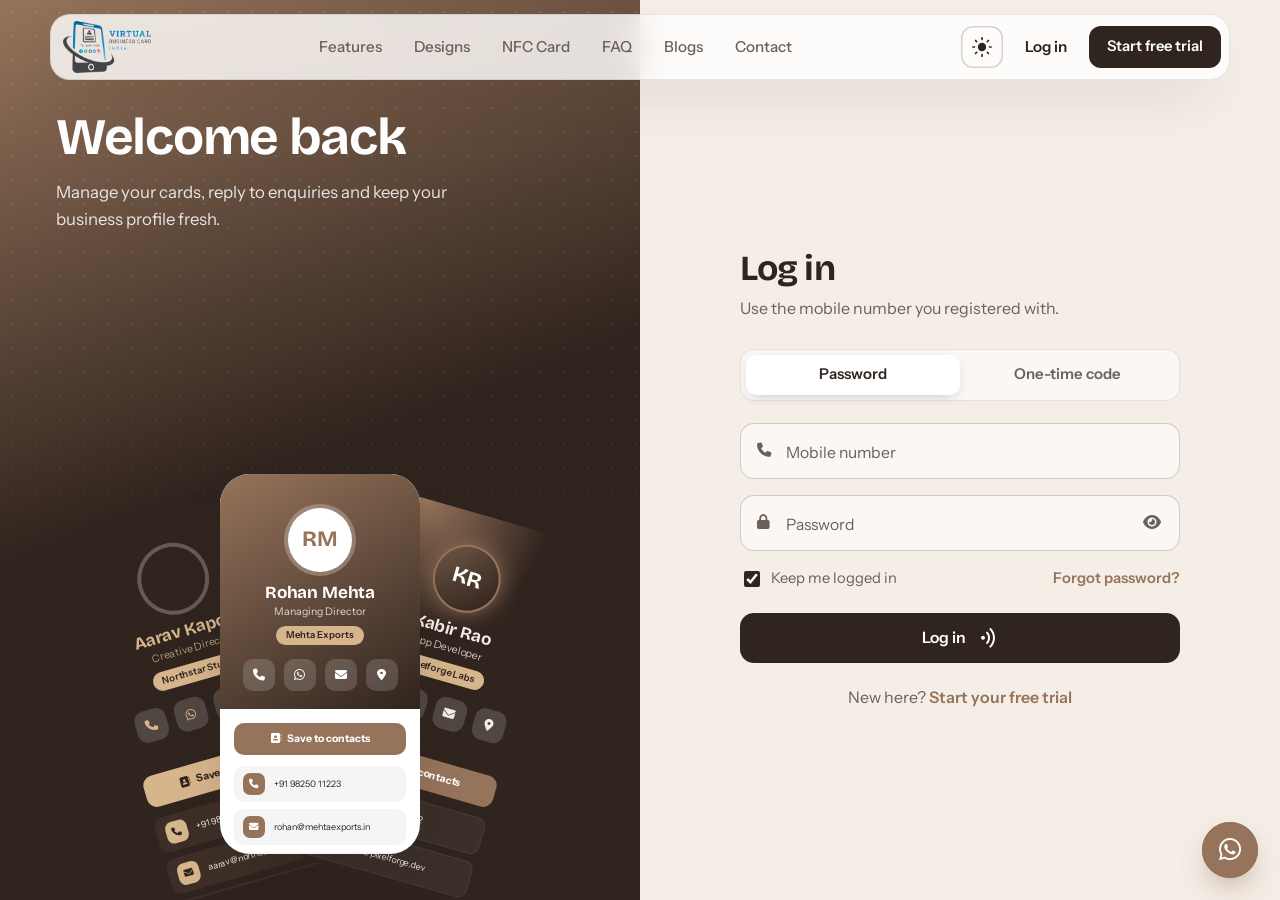
==== commit afe62499: "latest" ====
--- a/login.html
+++ b/login.html
@@ -4,7 +4,8 @@
   <meta charset="UTF-8">
   <meta name="viewport" content="width=device-width, initial-scale=1">
   <title>Log in | Virtual Business Card India</title>
-  <meta name="description" content="Share your contact details, products, gallery, brochure and payment info in one link, on WhatsApp, social media, QR code or an NFC card.">
+  <meta name="description" content="Log in to manage your digital business card.">
+  <meta name="theme-color" content="#30241E">
   <link rel="icon" href="assets/images/favicon.png">
   <script>(function(){var t;try{t=localStorage.getItem('vbc-theme')}catch(e){}document.documentElement.setAttribute('data-theme',t||(matchMedia('(prefers-color-scheme: light)').matches?'light':'dark'))})();</script>
   <link rel="stylesheet" href="assets/css/fonts.css">
@@ -24,13 +25,14 @@
       <li><a href="index.html#features">Features</a></li>
       <li><a href="index.html#designs">Designs</a></li>
       <li><a href="index.html#nfc">NFC Card</a></li>
-      <li><a href="#">Blogs</a></li>
+      <li><a href="index.html#faq">FAQ</a></li>
+      <li><a href="blogs.html">Blogs</a></li>
       <li><a href="index.html#contact">Contact</a></li>
     </ul>
     <div class="nav-actions">
       <button class="theme-toggle" type="button" aria-label="Switch theme">
         <svg viewBox="0 0 24 24" fill="none" aria-hidden="true">
-          <mask id="moonMask"><rect width="24" height="24" fill="#fff"/><circle class="moon-mask" cx="24" cy="4" r="7" fill="#000"/></mask>
+          <mask id="moonMask"><rect width="24" height="24" fill="#FFFFFF"/><circle class="moon-mask" cx="24" cy="4" r="7" fill="#30241E"/></mask>
           <circle class="sun-core" cx="12" cy="12" r="5" fill="currentColor" mask="url(#moonMask)"/>
           <g class="sun-rays" stroke="currentColor" stroke-width="2" stroke-linecap="round"><path d="M12 1v2M12 21v2M4.2 4.2l1.4 1.4M18.4 18.4l1.4 1.4M1 12h2M21 12h2M4.2 19.8l1.4-1.4M18.4 5.6l1.4-1.4"/></g>
         </svg>
@@ -41,7 +43,6 @@
     </div>
   </div>
 </header>
-
 <main class="auth">
   <section class="auth-visual">
     <h1>Welcome back</h1>
@@ -102,7 +103,6 @@
 </main>
 
 <a class="wa-float" href="https://wa.me/919824773136" target="_blank" rel="noopener" aria-label="Chat on WhatsApp"><i class="fa-brands fa-whatsapp"></i></a>
-
 <script src="assets/js/cards.js"></script>
 <script src="assets/js/main.js"></script>
 <script src="assets/js/auth.js"></script>
--- a/assets/css/style.css
+++ b/assets/css/style.css
@@ -3,20 +3,25 @@
    Themes: [data-theme="dark"] (default) and [data-theme="light"]
    ========================================================================== */
 
-/* ---------- Tokens ---------- */
+/* ---------- Tokens ----------
+   Palette (only these five):
+   Mocha #96745B · Sand #D6B58C · Espresso #30241E · Cream #F5EEE6 · White #FFFFFF
+   Tints below are mixes of these same five colours.                          */
 :root {
   --font-display: "Bricolage Grotesque", "Segoe UI", system-ui, sans-serif;
   --font-body: "Instrument Sans", "Segoe UI", system-ui, sans-serif;
 
-  /* brand (taken from the logo) */
-  --brand: #1E9BE0;          /* logo blue, lifted for dark bg */
-  --brand-deep: #0A86C8;     /* logo blue */
-  --brand-soft: rgba(30, 155, 224, .14);
-  --marigold: #F5B301;       /* warm accent: NFC chip, highlights */
-  --marigold-soft: rgba(245, 179, 1, .16);
-  --graphite: #404247;       /* logo grey */
-  --ok: #22C55E;
-  --danger: #F0525F;
+  --mocha: #96745B;
+  --sand: #D6B58C;
+  --espresso: #30241E;
+  --cream: #F5EEE6;
+  --white: #FFFFFF;
+
+  --marigold: var(--sand);                 /* accent (kept name for older rules) */
+  --marigold-soft: rgba(214, 181, 140, .22);
+  --graphite: var(--espresso);
+  --ok: var(--mocha);
+  --danger: var(--mocha);
 
   --radius-s: 10px;
   --radius-m: 16px;
@@ -27,33 +32,38 @@
 }
 
 [data-theme="dark"] {
-  --bg: #0B1422;
-  --bg-2: #0F1B2D;
-  --surface: #13213A;
-  --surface-2: #192A46;
-  --line: rgba(220, 232, 248, .09);
-  --line-strong: rgba(220, 232, 248, .18);
-  --text: #E9EFF6;
-  --muted: #93A3BA;
-  --header-bg: rgba(11, 20, 34, .72);
-  --shadow: 0 24px 60px -20px rgba(0, 0, 0, .6);
-  --grid-dot: rgba(220, 232, 248, .07);
+  --bg: var(--espresso);
+  --bg-2: color-mix(in srgb, #30241E 90%, #96745B);
+  --surface: color-mix(in srgb, #30241E 84%, #D6B58C);
+  --surface-2: color-mix(in srgb, #30241E 78%, #D6B58C);
+  --line: rgba(214, 181, 140, .14);
+  --line-strong: rgba(214, 181, 140, .28);
+  --text: var(--cream);
+  --muted: color-mix(in srgb, #F5EEE6 66%, #30241E);
+  --brand: var(--sand);           /* links, focus, highlights */
+  --brand-deep: var(--mocha);     /* filled buttons + icon tiles (white text) */
+  --brand-soft: rgba(214, 181, 140, .14);
+  --header-bg: rgba(48, 36, 30, .8);
+  --shadow: 0 24px 60px -22px rgba(48, 36, 30, .55);
+  --grid-dot: rgba(214, 181, 140, .1);
   color-scheme: dark;
 }
 
 [data-theme="light"] {
-  --bg: #F3F6FA;
-  --bg-2: #E9EFF6;
-  --surface: #FFFFFF;
-  --surface-2: #F6F9FC;
-  --line: rgba(18, 32, 47, .09);
-  --line-strong: rgba(18, 32, 47, .18);
-  --text: #12202F;
-  --muted: #56667A;
-  --brand: #0A86C8;
-  --header-bg: rgba(255, 255, 255, .78);
-  --shadow: 0 24px 60px -24px rgba(16, 40, 72, .28);
-  --grid-dot: rgba(18, 32, 47, .08);
+  --bg: var(--cream);
+  --bg-2: color-mix(in srgb, #F5EEE6 78%, #D6B58C);
+  --surface: var(--white);
+  --surface-2: color-mix(in srgb, #FFFFFF 55%, #F5EEE6);
+  --line: rgba(48, 36, 30, .1);
+  --line-strong: rgba(48, 36, 30, .2);
+  --text: var(--espresso);
+  --muted: color-mix(in srgb, #30241E 70%, #F5EEE6);
+  --brand: var(--mocha);
+  --brand-deep: var(--espresso);
+  --brand-soft: rgba(150, 116, 91, .14);
+  --header-bg: rgba(255, 255, 255, .82);
+  --shadow: 0 24px 60px -26px rgba(48, 36, 30, .35);
+  --grid-dot: rgba(48, 36, 30, .08);
   color-scheme: light;
 }
 
@@ -77,7 +87,7 @@
 h1, h2, h3, h4 { font-family: var(--font-display); line-height: 1.08; margin: 0; letter-spacing: -.025em; }
 p { margin: 0; }
 :focus-visible { outline: 2px solid var(--brand); outline-offset: 3px; border-radius: 6px; }
-::selection { background: var(--brand); color: #fff; }
+::selection { background: var(--brand); color: #FFFFFF; }
 
 .container { width: min(var(--container), 100% - 40px); margin-inline: auto; }
 .section { padding-block: clamp(44px, 5.5vw, 76px); position: relative; }
@@ -99,7 +109,7 @@
    plus a click ripple from the pointer position.                  */
 .btn {
   --btn-bg: var(--brand-deep);
-  --btn-fg: #fff;
+  --btn-fg: #FFFFFF;
   position: relative;
   display: inline-flex; align-items: center; justify-content: center; gap: 10px;
   height: 50px; padding: 0 24px;
@@ -111,7 +121,7 @@
   white-space: nowrap;
 }
 .btn i { position: relative; z-index: 1; }
-.btn:hover { transform: translateY(-2px); box-shadow: 0 14px 30px -12px rgba(10, 134, 200, .7); }
+.btn:hover { transform: translateY(-2px); box-shadow: 0 14px 30px -12px rgba(150, 116, 91, .7); }
 .btn:active { transform: translateY(0) scale(.98); }
 .btn .tap {
   position: relative; display: grid; place-items: center;
@@ -146,9 +156,9 @@
 }
 .btn-ghost:hover { box-shadow: inset 0 0 0 1.5px var(--brand); }
 .btn-ghost:hover::before { clip-path: circle(150% at var(--mx, 50%) var(--my, 50%)); }
-.btn-gold { --btn-bg: var(--marigold); --btn-fg: #1B1300; }
-.btn-gold:hover { box-shadow: 0 14px 30px -12px rgba(245, 179, 1, .7); }
-.btn-light { --btn-bg: #fff; --btn-fg: #0A3A5C; }
+.btn-gold { --btn-bg: var(--marigold); --btn-fg: #30241E; }
+.btn-gold:hover { box-shadow: 0 14px 30px -12px rgba(214, 181, 140, .7); }
+.btn-light { --btn-bg: #FFFFFF; --btn-fg: #30241E; }
 .btn-sm { height: 42px; padding: 0 18px; font-size: .92rem; border-radius: 12px; }
 .btn-block { width: 100%; }
 
@@ -187,7 +197,7 @@
 .nav-lens {
   position: absolute; top: 0; left: 0; height: 100%; z-index: 0;
   border-radius: 10px; background: var(--brand-soft);
-  box-shadow: inset 0 0 0 1px rgba(30, 155, 224, .25);
+  box-shadow: inset 0 0 0 1px rgba(214, 181, 140, .25);
   opacity: 0; pointer-events: none;
   transition: transform .45s var(--ease-spring), width .45s var(--ease-spring), opacity .25s ease;
 }
@@ -228,7 +238,7 @@
   content: ""; position: absolute; inset: 0; z-index: -1;
   background-image: radial-gradient(var(--grid-dot) 1.2px, transparent 1.2px);
   background-size: 26px 26px;
-  mask-image: radial-gradient(ellipse 70% 60% at 70% 40%, #000 30%, transparent 75%);
+  mask-image: radial-gradient(ellipse 70% 60% at 70% 40%, #30241E 30%, transparent 75%);
 }
 .hero-grid { display: grid; grid-template-columns: 1.05fr 1fr; gap: 40px; align-items: center; }
 .hero-badge {
@@ -237,7 +247,7 @@
   background: var(--surface); border: 1px solid var(--line);
   font-size: .9rem; color: var(--muted); margin-bottom: 26px;
 }
-.hero-badge b { background: var(--marigold); color: #1B1300; font-weight: 700; padding: 3px 10px; border-radius: 999px; font-size: .8rem; }
+.hero-badge b { background: var(--marigold); color: #30241E; font-weight: 700; padding: 3px 10px; border-radius: 999px; font-size: .8rem; }
 .hero h1 {
   font-size: clamp(2.6rem, 5.2vw, 4.4rem);
   font-weight: 700; letter-spacing: -.045em; line-height: .98;
@@ -262,25 +272,25 @@
 .stage { position: relative; height: 560px; perspective: 1400px; }
 .stage-glow {
   position: absolute; width: 420px; height: 420px; right: 40px; top: 60px; border-radius: 50%;
-  background: radial-gradient(circle, rgba(30,155,224,.35), transparent 65%);
+  background: radial-gradient(circle, rgba(214, 181, 140,.35), transparent 65%);
   filter: blur(20px); z-index: -1;
 }
 .phone {
   position: absolute; right: 40px; top: 20px; width: 270px; height: 530px;
   border-radius: 42px; padding: 11px;
-  background: linear-gradient(160deg, #2b2e35, #121418);
-  box-shadow: 0 40px 80px -30px rgba(0,0,0,.7), inset 0 0 0 2px rgba(255,255,255,.08);
+  background: linear-gradient(160deg, #96745B, #30241E);
+  box-shadow: 0 40px 80px -30px rgba(48, 36, 30,.7), inset 0 0 0 2px rgba(255,255,255,.08);
   transform: rotateY(-14deg) rotateX(4deg);
   transform-style: preserve-3d;
 }
 .phone-screen {
   position: relative; height: 100%; border-radius: 32px; overflow: hidden;
-  background: #0d1726;
-}
-.phone-notch { position: absolute; top: 9px; left: 50%; translate: -50% 0; width: 82px; height: 22px; border-radius: 20px; background: #000; z-index: 5; }
+  background: #30241E;
+}
+.phone-notch { position: absolute; top: 9px; left: 50%; translate: -50% 0; width: 82px; height: 22px; border-radius: 20px; background: #30241E; z-index: 5; }
 .phone-idle {
   position: absolute; inset: 0; display: grid; place-items: center; text-align: center;
-  color: #7f93ad; font-size: .85rem; transition: opacity .4s ease;
+  color: #D6B58C; font-size: .85rem; transition: opacity .4s ease;
 }
 .phone-idle .nfc-ico { font-size: 2.2rem; color: var(--brand); margin-bottom: 8px; display: block; }
 .phone .vcard { position: absolute; inset: 0; border-radius: 0; transform: translateY(100%); transition: transform .8s var(--ease-out); }
@@ -288,30 +298,19 @@
 .stage.tapped .phone-idle { opacity: 0; }
 
 .nfc-card {
-  position: absolute; left: 0; top: 230px; width: 300px; aspect-ratio: 1.586;
-  border-radius: 18px; padding: 20px;
-  background:
-    radial-gradient(120% 140% at 100% 0%, rgba(30,155,224,.55), transparent 55%),
-    linear-gradient(135deg, #10243d, #0a1525 70%);
-  color: #fff; box-shadow: 0 30px 60px -20px rgba(0,0,0,.65), inset 0 0 0 1px rgba(255,255,255,.12);
-  transform: rotate(-12deg) translate(-40px, 30px);
-  opacity: 0;
+  position: absolute; left: 0; top: 230px; width: 300px; z-index: 4;
+  transform: rotate(-12deg) translate(-40px, 30px); opacity: 0;
   animation: cardIn 1s .3s var(--ease-out) forwards;
-  z-index: 4;
-}
+}
+.nfc-card .pcard { box-shadow: 0 30px 60px -20px rgba(48, 36, 30, .55); }
 @keyframes cardIn { to { opacity: 1; transform: rotate(-8deg) translate(0, 0); } }
 .stage.ready .nfc-card { animation: none; opacity: 1; transform: rotate(-8deg); transition: transform .9s var(--ease-out); }
-.stage.ready.tapping .nfc-card { transform: rotate(-3deg) translate(150px, -40px); transition-duration: .7s; }
-.nfc-card .chip {
-  width: 42px; height: 32px; border-radius: 7px; margin-top: 18px;
-  background: linear-gradient(135deg, #ffd65a, var(--marigold) 50%, #c98f00);
-  box-shadow: inset 0 0 0 1px rgba(0,0,0,.18);
-}
-.nfc-card .waves { position: absolute; right: 20px; top: 18px; font-size: 1.4rem; opacity: .85; transform: rotate(90deg); }
-.nfc-card .logo-chip { width: 92px; background: #fff; border-radius: 8px; padding: 4px 6px; }
-.nfc-card .nfc-name { position: absolute; left: 20px; bottom: 18px; }
-.nfc-card .nfc-name b { display: block; font-family: var(--font-display); font-size: 1.15rem; letter-spacing: -.01em; }
-.nfc-card .nfc-name small { opacity: .7; font-size: .78rem; }
+.stage.ready.tapping .nfc-card { transform: rotate(-3deg) translate(150px, -40px); transition-duration: .55s; transition-timing-function: cubic-bezier(.6, 0, .4, 1); }
+/* the "punch": card squashes on impact, phone jolts */
+.stage.ready.tapping .nfc-card .pcard { animation: punch .35s .48s ease-out; }
+.stage.ready.tapping .phone { animation: jolt .4s .52s ease-out; }
+@keyframes punch { 40% { transform: scale(.9) rotate(2deg); } 100% { transform: none; } }
+@keyframes jolt { 30% { translate: 8px -2px; } 60% { translate: -4px 1px; } 100% { translate: 0 0; } }
 .tap-rings { position: absolute; right: 170px; top: 280px; width: 10px; height: 10px; z-index: 3; pointer-events: none; }
 .tap-rings i { position: absolute; inset: 0; border-radius: 50%; border: 2px solid var(--brand); opacity: 0; }
 .stage.tapping .tap-rings i { animation: bigRing 1s ease-out forwards; }
@@ -327,7 +326,7 @@
   transition: opacity .5s ease, transform .6s var(--ease-spring);
   z-index: 6;
 }
-.float-chip .ic { width: 30px; height: 30px; border-radius: 9px; display: grid; place-items: center; color: #fff; font-size: .85rem; }
+.float-chip .ic { width: 30px; height: 30px; border-radius: 9px; display: grid; place-items: center; color: #FFFFFF; font-size: .85rem; }
 .stage.tapped .float-chip { opacity: 1; transform: none; }
 .stage.tapped .float-chip:nth-of-type(2) { transition-delay: .5s; }
 .stage.tapped .float-chip:nth-of-type(3) { transition-delay: .7s; }
@@ -379,7 +378,7 @@
 .deck-card:not(.is-active) .vcard { filter: saturate(.75) brightness(.85); }
 [data-theme="light"] .deck-card:not(.is-active) .vcard { filter: saturate(.8) brightness(.97); }
 .deck-card .vcard { transition: filter .5s ease, box-shadow .5s ease; }
-.deck-card.is-active .vcard { box-shadow: 0 40px 70px -30px rgba(0,0,0,.55), 0 0 0 2px var(--brand); }
+.deck-card.is-active .vcard { box-shadow: 0 40px 70px -30px rgba(48, 36, 30,.55), 0 0 0 2px var(--brand); }
 .deck-card.tossed { transition: transform .45s cubic-bezier(.5,0,.75,0), opacity .45s ease; }
 
 .deck-controls { position: relative; z-index: 2; display: flex; align-items: center; justify-content: center; gap: 22px; margin-top: 18px; }
@@ -387,7 +386,7 @@
   width: 52px; height: 52px; border-radius: 50%; display: grid; place-items: center;
   box-shadow: inset 0 0 0 1.5px var(--line-strong); transition: all .35s var(--ease-spring);
 }
-.deck-arrow:hover { background: var(--brand-deep); color: #fff; box-shadow: none; transform: scale(1.08); }
+.deck-arrow:hover { background: var(--brand-deep); color: #FFFFFF; box-shadow: none; transform: scale(1.08); }
 .deck-info { text-align: center; }
 .deck-info .d-name { font-family: var(--font-display); font-weight: 700; font-size: 1.3rem; }
 .deck-info .d-sub { color: var(--muted); font-size: .92rem; }
@@ -395,13 +394,13 @@
 
 /* ---------- Virtual card renderer (used by deck, hero, register preview) ---------- */
 .vcard {
-  --c1: #0A86C8; --c2: #0B2440; --ink: #fff; --accent: #F5B301; --paper: #fff; --paper-ink: #1b2735;
+  --on: #FFFFFF; --c1: #96745B; --c2: #30241E; --ink: #FFFFFF; --accent: #D6B58C; --paper: #FFFFFF; --paper-ink: #30241E;
   position: relative; width: 100%; height: 100%;
   border-radius: 30px; overflow: hidden;
   background: var(--paper); color: var(--paper-ink);
   font-family: var(--font-body); font-size: 11px; line-height: 1.35;
   display: flex; flex-direction: column;
-  box-shadow: 0 30px 60px -30px rgba(0,0,0,.5);
+  box-shadow: 0 30px 60px -30px rgba(48, 36, 30,.5);
 }
 .vcard .vc-head {
   position: relative; padding: 34px 16px 18px; text-align: center; color: var(--ink);
@@ -414,40 +413,40 @@
 }
 .vcard .vc-name { font-family: var(--font-display); font-weight: 700; font-size: 17px; letter-spacing: -.01em; }
 .vcard .vc-role { opacity: .8; font-size: 10.5px; }
-.vcard .vc-co { display: inline-block; margin-top: 7px; padding: 3px 10px; border-radius: 999px; font-size: 9.5px; font-weight: 600; background: var(--accent); color: #1b1300; }
+.vcard .vc-co { display: inline-block; margin-top: 7px; padding: 3px 10px; border-radius: 999px; font-size: 9.5px; font-weight: 600; background: var(--accent); color: #30241E; }
 .vcard .vc-actions { display: flex; justify-content: center; gap: 9px; margin-top: 14px; }
 .vcard .vc-actions span { width: 32px; height: 32px; border-radius: 10px; display: grid; place-items: center; font-size: 12px; background: rgba(255,255,255,.16); color: var(--ink); }
 .vcard .vc-body { padding: 14px; display: grid; gap: 7px; flex: 1; }
 .vcard .vc-save {
   display: flex; align-items: center; justify-content: center; gap: 6px; height: 32px; border-radius: 10px;
-  font-weight: 700; font-size: 10.5px; background: var(--c1); color: #fff; margin-bottom: 4px;
-}
-.vcard .vc-row { display: flex; align-items: center; gap: 9px; padding: 7px 9px; border-radius: 9px; background: rgba(0,0,0,.045); white-space: nowrap; overflow: hidden; text-overflow: ellipsis; }
-.vcard .vc-row i { width: 22px; height: 22px; border-radius: 7px; display: grid; place-items: center; flex: none; font-size: 9.5px; background: var(--c1); color: #fff; }
+  font-weight: 700; font-size: 10.5px; background: var(--c1); color: var(--on, #FFFFFF); margin-bottom: 4px;
+}
+.vcard .vc-row { display: flex; align-items: center; gap: 9px; padding: 7px 9px; border-radius: 9px; background: rgba(48, 36, 30,.045); white-space: nowrap; overflow: hidden; text-overflow: ellipsis; }
+.vcard .vc-row i { width: 22px; height: 22px; border-radius: 7px; display: grid; place-items: center; flex: none; font-size: 9.5px; background: var(--c1); color: var(--on, #FFFFFF); }
 .vcard .vc-row span { overflow: hidden; text-overflow: ellipsis; }
-.vcard .vc-nav { display: flex; justify-content: space-around; padding: 10px 6px 14px; border-top: 1px solid rgba(0,0,0,.07); font-size: 8px; text-align: center; color: var(--c1); }
+.vcard .vc-nav { display: flex; justify-content: space-around; padding: 10px 6px 14px; border-top: 1px solid rgba(48, 36, 30,.07); font-size: 8px; text-align: center; color: var(--c1); }
 .vcard .vc-nav i { display: block; font-size: 12px; margin-bottom: 3px; }
 
 /* template: split — diagonal header */
 .vcard.t-split .vc-head { clip-path: polygon(0 0, 100% 0, 100% 84%, 0 100%); padding-bottom: 30px; }
 /* template: gold — dark luxe with gold ink */
-.vcard.t-gold { --paper: #17120b; --paper-ink: #f4e6c8; }
+.vcard.t-gold { --paper: #30241E; --paper-ink: #F5EEE6; }
 .vcard.t-gold .vc-head { background: radial-gradient(120% 90% at 50% 0%, var(--c1), var(--c2)); }
 .vcard.t-gold .vc-name { color: var(--accent); }
-.vcard.t-gold .vc-row { background: rgba(245, 214, 140, .08); }
-.vcard.t-gold .vc-row i, .vcard.t-gold .vc-save { background: var(--accent); color: #1b1300; }
-.vcard.t-gold .vc-nav { color: var(--accent); border-color: rgba(245,214,140,.15); }
+.vcard.t-gold .vc-row { background: rgba(214, 181, 140, .08); }
+.vcard.t-gold .vc-row i, .vcard.t-gold .vc-save { background: var(--accent); color: #30241E; }
+.vcard.t-gold .vc-nav { color: var(--accent); border-color: rgba(214, 181, 140,.15); }
 /* template: mono — minimal white, outlined */
-.vcard.t-mono .vc-head { background: var(--paper); color: var(--paper-ink); border-bottom: 1px solid rgba(0,0,0,.08); }
-.vcard.t-mono .vc-avatar { background: var(--c1); color: #fff; box-shadow: none; border-radius: 18px; }
+.vcard.t-mono .vc-head { background: var(--paper); color: var(--paper-ink); border-bottom: 1px solid rgba(48, 36, 30,.08); }
+.vcard.t-mono .vc-avatar { background: var(--c1); color: var(--on, #FFFFFF); box-shadow: none; border-radius: 18px; }
 .vcard.t-mono .vc-actions span { background: transparent; color: var(--c1); box-shadow: inset 0 0 0 1.5px var(--c1); }
-.vcard.t-mono .vc-row { background: transparent; border: 1px solid rgba(0,0,0,.08); }
+.vcard.t-mono .vc-row { background: transparent; border: 1px solid rgba(48, 36, 30,.08); }
 /* template: neon — dark glass */
-.vcard.t-neon { --paper: #0b0f1d; --paper-ink: #dfe7ff; }
-.vcard.t-neon .vc-head { background: radial-gradient(90% 80% at 20% 0%, var(--c1), transparent 70%), radial-gradient(80% 80% at 100% 30%, var(--c2), transparent 70%), #0b0f1d; }
+.vcard.t-neon { --paper: #30241E; --paper-ink: #F5EEE6; }
+.vcard.t-neon .vc-head { background: radial-gradient(90% 80% at 20% 0%, var(--c1), transparent 70%), radial-gradient(80% 80% at 100% 30%, var(--c2), transparent 70%), #30241E; }
 .vcard.t-neon .vc-row { background: rgba(255,255,255,.05); border: 1px solid rgba(255,255,255,.07); }
 .vcard.t-neon .vc-nav { border-color: rgba(255,255,255,.08); color: var(--c1); }
-.vcard.t-neon .vc-avatar { background: transparent; color: #fff; box-shadow: 0 0 0 2px var(--c1), 0 0 24px var(--c1); }
+.vcard.t-neon .vc-avatar { background: transparent; color: #FFFFFF; box-shadow: 0 0 0 2px var(--c1), 0 0 24px var(--c1); }
 /* template: arch — rounded arch header, left aligned body */
 .vcard.t-arch .vc-head { border-radius: 0 0 50% 50% / 0 0 26px 26px; }
 .vcard.t-arch .vc-avatar { border-radius: 20px; transform: rotate(-6deg); }
@@ -464,33 +463,11 @@
   transform-style: preserve-3d; transition: transform 1s var(--ease-out); cursor: pointer;
 }
 .flip-card.flipped { transform: rotateY(180deg); }
-.flip-face {
-  position: absolute; inset: 0; border-radius: 22px; padding: 26px; backface-visibility: hidden;
-  box-shadow: 0 40px 80px -30px rgba(0,0,0,.6), inset 0 0 0 1px rgba(255,255,255,.12); color: #fff; overflow: hidden;
-}
-.flip-front { background: radial-gradient(120% 140% at 100% 0%, rgba(30,155,224,.6), transparent 55%), linear-gradient(135deg, #10243d, #081120 70%); }
-.flip-front::after { /* moving sheen */
-  content: ""; position: absolute; inset: -50%; background: linear-gradient(115deg, transparent 40%, rgba(255,255,255,.14) 50%, transparent 60%);
-  animation: sheen 5s ease-in-out infinite;
-}
-@keyframes sheen { 0%, 60% { transform: translateX(-40%); } 100% { transform: translateX(40%); } }
-.flip-back { transform: rotateY(180deg); background: linear-gradient(135deg, #f5f8fb, #dde7f1); color: #12202f; display: grid; grid-template-columns: auto 1fr; gap: 20px; align-items: center; }
-.flip-front .chip { width: 52px; height: 40px; border-radius: 8px; margin-top: 30px; background: linear-gradient(135deg, #ffd65a, var(--marigold) 50%, #c98f00); }
-.flip-front .logo-chip { width: 120px; background: #fff; border-radius: 10px; padding: 5px 8px; }
-.flip-front .waves { position: absolute; right: 26px; top: 24px; font-size: 1.8rem; transform: rotate(90deg); }
-.flip-front .flip-name { position: absolute; left: 26px; bottom: 22px; }
-.flip-front .flip-name b { font-family: var(--font-display); font-size: 1.4rem; display: block; }
-.flip-front .flip-name small { opacity: .7; }
-.qr { width: 120px; height: 120px; border-radius: 12px; background: #fff; padding: 8px; display: grid; grid-template-columns: repeat(11, 1fr); gap: 1px; }
-.qr i { background: #12202f; border-radius: 1px; }
-.qr i.o { background: transparent; }
-.flip-back h4 { font-size: 1.2rem; }
-.flip-back p { color: #56667a; font-size: .9rem; margin-top: 6px; }
 .flip-hint { margin-top: 18px; color: var(--muted); font-size: .88rem; display: inline-flex; gap: 8px; align-items: center; }
 
 .check-list { list-style: none; padding: 0; margin: 28px 0 34px; display: grid; gap: 18px; }
 .check-list li { display: grid; grid-template-columns: 28px 1fr; gap: 12px; }
-.check-list li > i { width: 28px; height: 28px; border-radius: 8px; display: grid; place-items: center; font-size: .8rem; background: var(--marigold-soft); color: var(--marigold); margin-top: 2px; }
+.check-list li > i { width: 28px; height: 28px; border-radius: 8px; display: grid; place-items: center; font-size: .8rem; background: var(--brand-soft); color: var(--brand); margin-top: 2px; }
 .check-list b { display: block; font-size: 1.05rem; }
 .check-list span { color: var(--muted); font-size: .96rem; }
 .btn-row { display: flex; flex-wrap: wrap; gap: 12px; }
@@ -498,8 +475,8 @@
 /* ---------- CTA band ---------- */
 .cta-band {
   position: relative; overflow: hidden; border-radius: var(--radius-l);
-  padding: clamp(40px, 6vw, 72px); color: #fff;
-  background: linear-gradient(120deg, #0A86C8, #0B4F86 60%, #0B2A4A);
+  padding: clamp(40px, 6vw, 72px); color: #FFFFFF;
+  background: linear-gradient(120deg, #96745B, #30241E 60%, #30241E);
   display: grid; grid-template-columns: 1.3fr 1fr; gap: 30px; align-items: center;
 }
 .cta-band::before { /* NFC rings echo */
@@ -510,7 +487,7 @@
 .cta-band h2 { font-size: clamp(2rem, 4vw, 3rem); position: relative; }
 .cta-band p { opacity: .85; margin-top: 12px; max-width: 46ch; position: relative; }
 .cta-band .btn-row { justify-content: flex-end; position: relative; }
-.cta-band .btn-ghost { --btn-fg: #fff; box-shadow: inset 0 0 0 1.5px rgba(255,255,255,.45); }
+.cta-band .btn-ghost { --btn-fg: #FFFFFF; box-shadow: inset 0 0 0 1.5px rgba(255,255,255,.45); }
 .cta-band .btn-ghost::before { background: rgba(255,255,255,.14); }
 
 /* ---------- Footer ---------- */
@@ -520,7 +497,7 @@
 .footer-about { color: var(--muted); margin-top: 18px; max-width: 34ch; }
 .socials { display: flex; gap: 10px; margin-top: 22px; }
 .socials a { width: 42px; height: 42px; border-radius: 12px; display: grid; place-items: center; box-shadow: inset 0 0 0 1.5px var(--line-strong); transition: all .3s var(--ease-spring); }
-.socials a:hover { background: var(--brand-deep); color: #fff; box-shadow: none; transform: translateY(-3px); }
+.socials a:hover { background: var(--brand-deep); color: #FFFFFF; box-shadow: none; transform: translateY(-3px); }
 .site-footer h4 { font-size: 1.05rem; margin-bottom: 18px; letter-spacing: 0; }
 .footer-links { list-style: none; padding: 0; margin: 0; display: grid; gap: 11px; }
 .footer-links a { color: var(--muted); transition: color .2s, padding .3s var(--ease-out); }
@@ -536,16 +513,16 @@
 .wa-float {
   position: fixed; right: 22px; bottom: 22px; z-index: 40;
   width: 56px; height: 56px; border-radius: 50%; display: grid; place-items: center;
-  background: #25D366; color: #fff; font-size: 1.6rem; box-shadow: 0 14px 30px -10px rgba(37,211,102,.7);
+  background: #96745B; color: #FFFFFF; font-size: 1.6rem; box-shadow: 0 14px 30px -10px rgba(150, 116, 91,.7);
   transition: transform .4s var(--ease-spring);
 }
 .wa-float:hover { transform: scale(1.1) rotate(-8deg); }
-.wa-float::after { content: ""; position: absolute; inset: 0; border-radius: 50%; border: 2px solid #25D366; animation: tapRing 2.4s ease-out infinite; }
+.wa-float::after { content: ""; position: absolute; inset: 0; border-radius: 50%; border: 2px solid #96745B; animation: tapRing 2.4s ease-out infinite; }
 
 /* ---------- Modal ---------- */
 .modal {
   position: fixed; inset: 0; z-index: 100; display: grid; place-items: center; padding: 20px;
-  background: rgba(5, 10, 18, .55); backdrop-filter: blur(8px);
+  background: rgba(48, 36, 30, .6); backdrop-filter: blur(8px);
   opacity: 0; visibility: hidden; transition: opacity .35s ease, visibility .35s;
 }
 .modal.open { opacity: 1; visibility: visible; }
@@ -612,13 +589,13 @@
 .auth { min-height: 100vh; display: grid; grid-template-columns: 1fr 1fr; }
 .auth-visual {
   position: relative; overflow: hidden; padding: 120px 56px 56px;
-  background: linear-gradient(160deg, #0A86C8 0%, #0B4F86 50%, #0A1E36 100%);
-  color: #fff; display: flex; flex-direction: column;
+  background: linear-gradient(160deg, #96745B 0%, #30241E 50%, #30241E 100%);
+  color: #FFFFFF; display: flex; flex-direction: column;
 }
 .auth-visual::before {
   content: ""; position: absolute; inset: 0;
   background-image: radial-gradient(rgba(255,255,255,.12) 1.2px, transparent 1.2px); background-size: 24px 24px;
-  mask-image: linear-gradient(180deg, #000, transparent 85%);
+  mask-image: linear-gradient(180deg, #30241E, transparent 85%);
 }
 .auth-visual h1 { font-size: clamp(2.2rem, 4vw, 3.4rem); position: relative; max-width: 14ch; }
 .auth-visual > p { opacity: .85; margin-top: 14px; max-width: 40ch; position: relative; font-size: 1.05rem; }
@@ -633,7 +610,7 @@
 .segmented { position: relative; display: grid; grid-template-columns: 1fr 1fr; padding: 5px; border-radius: 14px; background: var(--surface-2); border: 1px solid var(--line); margin-bottom: 22px; }
 .segmented button { position: relative; z-index: 1; height: 40px; border-radius: 10px; font-weight: 600; font-size: .93rem; color: var(--muted); transition: color .3s; }
 .segmented button[aria-selected="true"] { color: var(--text); }
-.segmented .seg-thumb { position: absolute; top: 5px; bottom: 5px; left: 5px; width: calc(50% - 5px); border-radius: 10px; background: var(--surface); box-shadow: 0 4px 14px -6px rgba(0,0,0,.35); transition: transform .45s var(--ease-spring); }
+.segmented .seg-thumb { position: absolute; top: 5px; bottom: 5px; left: 5px; width: calc(50% - 5px); border-radius: 10px; background: var(--surface); box-shadow: 0 4px 14px -6px rgba(48, 36, 30,.35); transition: transform .45s var(--ease-spring); }
 .segmented[data-mode="otp"] .seg-thumb { transform: translateX(100%); }
 .otp { display: grid; grid-template-columns: repeat(6, 1fr); gap: 8px; margin-bottom: 16px; }
 .otp input { height: 58px; text-align: center; font-size: 1.4rem; font-weight: 700; border-radius: 14px; border: 1.5px solid var(--line-strong); background: var(--surface-2); color: var(--text); font-family: var(--font-display); }
@@ -667,7 +644,7 @@
   box-shadow: 0 0 0 2px rgba(255,255,255,.25); transition: transform .35s var(--ease-spring), box-shadow .3s;
 }
 .layout-picker button:hover { transform: translateY(-3px); }
-.layout-picker button[aria-pressed="true"] { box-shadow: 0 0 0 3px #fff; transform: scale(1.1); }
+.layout-picker button[aria-pressed="true"] { box-shadow: 0 0 0 3px #FFFFFF; transform: scale(1.1); }
 .preview-label { position: relative; text-align: center; margin-top: 12px; opacity: .85; font-size: .9rem; }
 
 /* ---------- Responsive ---------- */
@@ -731,7 +708,7 @@
 .nfc-visual::before { /* NFC field rings */
   content: ""; position: absolute; left: 50%; top: 45%; width: 620px; height: 620px; translate: -50% -50%; z-index: -1; border-radius: 50%;
   background: repeating-radial-gradient(circle, transparent 0 46px, var(--line) 46px 48px);
-  mask-image: radial-gradient(circle, #000 30%, transparent 70%);
+  mask-image: radial-gradient(circle, #30241E 30%, transparent 70%);
 }
 .nfc-visual .flip-card { animation: bob 6s ease-in-out infinite; }
 .nfc-visual .flip-card.flipped { animation: none; }
@@ -772,7 +749,7 @@
    from the icon, the icon tilts and a large ghost icon drifts in.     */
 .feat-grid { display: grid; grid-template-columns: repeat(4, 1fr); gap: 18px; }
 .feat {
-  --a: #0A86C8;
+  --a: #96745B;
   position: relative; overflow: hidden; isolation: isolate;
   padding: 26px 24px 28px; border-radius: 22px;
   background: var(--surface); border: 1px solid var(--line);
@@ -793,7 +770,7 @@
 .feat:hover::after { transform: scaleX(1); }
 .feat-ic {
   width: 52px; height: 52px; border-radius: 15px; display: grid; place-items: center;
-  font-size: 1.15rem; color: #fff; background: var(--a);
+  font-size: 1.15rem; color: var(--on-a, #FFFFFF); background: var(--a);
   box-shadow: 0 10px 22px -10px var(--a);
   transition: transform .5s var(--ease-spring);
 }
@@ -808,8 +785,8 @@
 .feat:hover .feat-ghost { opacity: .16; transform: rotate(0) translate(-8px, -8px); }
 .feat-cta {
   grid-column: span 3; display: flex; align-items: center; justify-content: space-between; gap: 24px; flex-wrap: wrap;
-  padding: 30px 34px; border-radius: 22px; color: #fff; position: relative; overflow: hidden; isolation: isolate;
-  background: linear-gradient(120deg, #0A86C8, #0B3F6E);
+  padding: 30px 34px; border-radius: 22px; color: #FFFFFF; position: relative; overflow: hidden; isolation: isolate;
+  background: linear-gradient(120deg, #96745B, #30241E);
 }
 .feat-cta::after { content: ""; position: absolute; right: -60px; top: 50%; translate: 0 -50%; width: 300px; height: 300px; border-radius: 50%; z-index: -1; background: repeating-radial-gradient(circle, transparent 0 24px, rgba(255,255,255,.1) 24px 26px); }
 .feat-cta h3 { font-size: 1.6rem; }
@@ -833,3 +810,407 @@
   .deck-controls { gap: 12px; }
   .deck-controls .deck-info { min-width: 0; flex: 1; }
 }
+
+/* ---------- Physical NFC card (styled like a real printed PVC card) ---------- */
+.pcard {
+  position: relative; width: 100%; aspect-ratio: 1.586; overflow: hidden;
+  border-radius: 18px; background: #FFFFFF; color: #30241E;
+  container-type: inline-size;
+  box-shadow: 0 30px 60px -26px rgba(48, 36, 30, .5), inset 0 0 0 1px rgba(48, 36, 30, .08);
+  font-family: var(--font-body);
+}
+.pcard::after { /* soft print sheen */
+  content: ""; position: absolute; inset: 0; pointer-events: none;
+  background: linear-gradient(115deg, transparent 35%, rgba(255, 255, 255, .55) 48%, transparent 60%);
+  transform: translateX(-60%); animation: pcSheen 7s ease-in-out infinite;
+}
+@keyframes pcSheen { 0%, 70% { transform: translateX(-60%); } 100% { transform: translateX(60%); } }
+.pc-art { position: absolute; inset: 0; width: 100%; height: 100%; }
+.pc-ln { stroke: #96745B; stroke-width: 5; }
+.pc-dt { fill: #96745B; }
+.pc-nfc { position: absolute; right: 6cqw; top: 6cqw; font-size: 6.5cqw; color: #96745B; }
+.pc-logo { position: absolute; left: 40%; top: 27%; width: 44cqw; }
+.pc-url { position: absolute; left: 0; right: 0; bottom: 7cqw; text-align: center; font-weight: 700; font-size: 3.6cqw; letter-spacing: .02em; color: #30241E; }
+.pc-name, .pc-phone { position: absolute; top: 6cqw; font-weight: 700; font-size: 3.9cqw; display: inline-flex; align-items: center; gap: 1.6cqw; white-space: nowrap; }
+.pc-name { left: 5.5cqw; max-width: 46cqw; overflow: hidden; text-overflow: ellipsis; }
+.pc-phone { right: 5.5cqw; }
+.pc-name i, .pc-phone i { color: #96745B; }
+.pc-qr { position: absolute; left: 50%; top: 47%; width: 27cqw; translate: -50% -50%; padding: 1.2cqw; background: #FFFFFF; border-radius: 1.5cqw; }
+.pc-link { position: absolute; left: 0; right: 0; bottom: 8cqw; text-align: center; font-size: 3cqw; font-weight: 600; color: #30241E; white-space: nowrap; overflow: hidden; text-overflow: ellipsis; padding-inline: 6cqw; }
+
+/* NFC section flip */
+.flip-card { width: 440px; max-width: 100%; aspect-ratio: 1.586; position: relative; transform-style: preserve-3d; transition: transform 1s var(--ease-out); cursor: pointer; }
+.flip-face { position: absolute; inset: 0; backface-visibility: hidden; -webkit-backface-visibility: hidden; aspect-ratio: auto; }
+.flip-back { transform: rotateY(180deg); }
+
+/* ---------- FAQ: numbered accordion, one open at a time ---------- */
+.faq-grid { display: grid; grid-template-columns: .8fr 1.2fr; gap: 60px; align-items: start; }
+.faq-side { position: sticky; top: 110px; }
+.faq-help {
+  position: relative; margin-top: 30px; padding: 26px; border-radius: 22px; overflow: hidden;
+  background: var(--surface); border: 1px solid var(--line);
+}
+.faq-help b { display: block; font-family: var(--font-display); font-size: 1.2rem; }
+.faq-help p { color: var(--muted); margin: 6px 0 18px; font-size: .96rem; max-width: 34ch; }
+.faq-bubbles { position: absolute; right: 18px; top: 14px; display: flex; gap: 6px; }
+.faq-bubbles span {
+  width: 34px; height: 34px; border-radius: 50%; display: grid; place-items: center;
+  font-family: var(--font-display); font-weight: 800; font-size: 1rem;
+  background: var(--sand); color: var(--espresso); animation: bubble 3.6s ease-in-out infinite;
+}
+.faq-bubbles span:nth-child(2) { background: var(--mocha); color: #FFFFFF; animation-delay: .4s; transform: scale(.8); }
+.faq-bubbles span:nth-child(3) { background: var(--cream); animation-delay: .8s; transform: scale(.65); box-shadow: inset 0 0 0 1px var(--line-strong); }
+@keyframes bubble { 50% { translate: 0 -8px; } }
+
+.faq-list { border-top: 1px solid var(--line); }
+.faq-item {
+  position: relative; border-bottom: 1px solid var(--line); border-radius: 0;
+  transition: background-color .4s ease, border-radius .4s ease, margin .4s var(--ease-out), box-shadow .4s ease;
+}
+.faq-item::before { /* bar that draws down the left edge when open */
+  content: ""; position: absolute; left: 0; top: 14px; bottom: 14px; width: 3px; border-radius: 3px;
+  background: var(--brand); transform: scaleY(0); transform-origin: top; transition: transform .5s var(--ease-out);
+}
+.faq-item.open { background: var(--surface); border-radius: 18px; border-color: transparent; margin: 8px 0; box-shadow: 0 0 0 1px var(--line-strong); }
+.faq-item.open::before { transform: scaleY(1); }
+.faq-item h3 { font-size: inherit; letter-spacing: 0; }
+.faq-q {
+  width: 100%; display: grid; grid-template-columns: 44px 1fr 38px; gap: 14px; align-items: center;
+  padding: 20px 20px; text-align: left;
+  font-family: var(--font-display); font-weight: 600; font-size: 1.12rem; letter-spacing: -.01em; line-height: 1.3;
+}
+.faq-n { font-size: .85rem; font-weight: 700; color: var(--muted); font-variant-numeric: tabular-nums; transition: color .3s; }
+.faq-item.open .faq-n, .faq-q:hover .faq-n { color: var(--brand); }
+.faq-t { transition: color .3s; }
+.faq-q:hover .faq-t { color: var(--brand); }
+.faq-ic {
+  position: relative; width: 38px; height: 38px; border-radius: 50%;
+  box-shadow: inset 0 0 0 1.5px var(--line-strong);
+  transition: transform .5s var(--ease-spring), background-color .3s ease, box-shadow .3s ease;
+}
+.faq-ic::before, .faq-ic::after {
+  content: ""; position: absolute; left: 50%; top: 50%; width: 14px; height: 2px; border-radius: 2px;
+  background: currentColor; translate: -50% -50%;
+}
+.faq-ic::after { rotate: 90deg; }
+.faq-item.open .faq-ic { transform: rotate(135deg); background: var(--brand-deep); color: #FFFFFF; box-shadow: none; }
+.faq-a { display: grid; grid-template-rows: 0fr; transition: grid-template-rows .5s var(--ease-out); }
+.faq-a > div { overflow: hidden; }
+.faq-a p {
+  padding: 0 64px 22px 78px; color: var(--muted); max-width: 70ch;
+  opacity: 0; transform: translateY(-8px); transition: opacity .35s ease, transform .5s var(--ease-out);
+}
+.faq-item.open .faq-a { grid-template-rows: 1fr; }
+.faq-item.open .faq-a p { opacity: 1; transform: none; transition-delay: .12s; }
+
+@media (max-width: 920px) {
+  .faq-grid { grid-template-columns: 1fr; gap: 30px; }
+  .faq-side { position: static; }
+  .faq-q { grid-template-columns: 30px 1fr 34px; padding: 16px 14px; font-size: 1.02rem; }
+  .faq-a p { padding: 0 16px 18px 58px; }
+}
+
+/* footer legal links */
+.footer-legal { display: flex; gap: 18px; flex-wrap: wrap; }
+.footer-legal a { color: var(--muted); }
+.footer-legal a:hover { color: var(--brand); }
+.footer-links a[aria-current="page"] { color: var(--brand); }
+
+/* ---------- Register: live NFC card ---------- */
+.reg-stage { position: relative; flex: 1; min-height: 0; display: grid; place-items: center; perspective: 1600px; margin: 18px 0; }
+.reg-card {
+  position: relative; aspect-ratio: 1.586;
+  width: min(420px, 100%, calc((100vh - 500px) * 1.586));
+  min-width: 230px;
+  transform-style: preserve-3d; transform: rotateY(-10deg) rotateX(7deg);
+  transition: transform 1s var(--ease-out);
+}
+.reg-card.show-back { transform: rotateY(170deg) rotateX(7deg); }
+.reg-card.celebrate { animation: regPop .7s var(--ease-spring); }
+@keyframes regPop { 40% { scale: 1.05; } }
+.reg-card .pcard { box-shadow: 0 40px 70px -30px rgba(48, 36, 30, .8); }
+.rc-co { position: absolute; left: 34%; right: 7cqw; top: 22%; display: flex; flex-direction: column; align-items: flex-start; gap: 1.5cqw; }
+.rc-mark {
+  width: 12cqw; height: 12cqw; border-radius: 3cqw; display: grid; place-items: center; margin-bottom: 1cqw;
+  background: #30241E; color: #D6B58C; font-family: var(--font-display); font-weight: 800; font-size: 4.6cqw;
+  transition: transform .5s var(--ease-spring);
+}
+.rc-name {
+  font-family: var(--font-display); font-weight: 800; font-size: 6.4cqw; line-height: 1.05; letter-spacing: -.02em;
+  display: -webkit-box; -webkit-line-clamp: 2; -webkit-box-orient: vertical; overflow: hidden; word-break: break-word;
+}
+.rc-addr { font-size: 3.2cqw; font-weight: 600; color: #96745B; }
+.rc-gst { font-size: 2.6cqw; font-weight: 700; letter-spacing: .08em; color: #30241E; opacity: .7; }
+.reg-back .pc-qr { top: 44%; }
+.reg-back .pc-link { bottom: 5cqw; line-height: 1.5; }
+.rc-mail { font-size: 2.7cqw; font-weight: 500; color: #96745B; }
+.reg-front .pc-url { font-size: 3.2cqw; }
+
+/* text that just changed flashes; the field being typed shows a caret */
+[data-out].bump { animation: outBump .6s ease-out; border-radius: 4px; }
+@keyframes outBump { 0% { background: rgba(214, 181, 140, .75); } 100% { background: transparent; } }
+[data-out].typing::after {
+  content: ""; display: inline-block; width: .09em; height: .95em; margin-left: .06em; vertical-align: -.1em;
+  background: #96745B; animation: caret 1s steps(1) infinite;
+}
+@keyframes caret { 50% { opacity: 0; } }
+
+.tap-burst { position: absolute; left: 50%; top: 50%; width: 12px; height: 12px; margin: -6px 0 0 -6px; pointer-events: none; }
+.tap-burst i { position: absolute; inset: 0; border-radius: 50%; border: 2px solid #D6B58C; opacity: 0; }
+.tap-burst.go i { animation: bigRing 1.1s ease-out forwards; }
+.tap-burst.go i:nth-child(2) { animation-delay: .18s; }
+.tap-burst.go i:nth-child(3) { animation-delay: .36s; }
+
+.reg-progress {
+  position: relative; padding: 16px 18px; border-radius: 18px;
+  background: rgba(255, 255, 255, .08); border: 1px solid rgba(255, 255, 255, .16);
+  backdrop-filter: blur(6px);
+}
+.rp-top { display: flex; justify-content: space-between; align-items: baseline; gap: 12px; }
+.rp-top b { font-family: var(--font-display); font-size: 1.02rem; }
+.rp-top span { font-family: var(--font-display); font-weight: 800; font-size: 1.3rem; font-variant-numeric: tabular-nums; color: #D6B58C; }
+.rp-bar { height: 6px; margin: 10px 0 12px; border-radius: 6px; background: rgba(255, 255, 255, .16); overflow: hidden; }
+.rp-bar span { display: block; height: 100%; width: 0; border-radius: 6px; background: #D6B58C; transition: width .6s var(--ease-out); }
+.rp-steps { list-style: none; margin: 0; padding: 0; display: flex; flex-wrap: wrap; gap: 6px; }
+.rp-steps li {
+  display: inline-flex; align-items: center; gap: 0; padding: 5px 11px; border-radius: 999px;
+  font-size: .8rem; font-weight: 600; color: rgba(255, 255, 255, .78); background: rgba(255, 255, 255, .08);
+  transition: background-color .35s ease, color .35s ease, gap .35s ease;
+}
+.rp-steps li.opt { border: 1px dashed rgba(255, 255, 255, .25); }
+.rp-steps li i { width: 0; overflow: hidden; font-size: .7rem; transform: scale(0); transition: width .35s var(--ease-out), transform .45s var(--ease-spring); }
+.rp-steps li.done { background: #D6B58C; color: #30241E; gap: 6px; border-color: transparent; }
+.rp-steps li.done i { width: .8rem; transform: scale(1); }
+.rp-steps li.now { box-shadow: 0 0 0 2px #FFFFFF; }
+.rp-layout { display: inline-flex; margin-top: 10px; font-size: .82rem; font-weight: 600; padding: 4px 10px; border-radius: 8px; background: rgba(255, 255, 255, .12); }
+
+@media (max-width: 920px) {
+  .reg-stage { margin: 22px 0; }
+  .reg-card { width: min(360px, 100%); min-width: 0; }
+}
+
+/* ==========================================================================
+   Blog listing
+   ========================================================================== */
+.crumb { display: inline-flex; align-items: center; gap: 8px; font-size: .9rem; font-weight: 600; color: var(--muted); margin-bottom: 18px; }
+.crumb:hover { color: var(--brand); }
+.blog-hero { padding: 140px 0 34px; position: relative; overflow: hidden; }
+.blog-hero::before {
+  content: ""; position: absolute; right: -160px; top: -120px; width: 560px; height: 560px; border-radius: 50%; z-index: -1;
+  background: repeating-radial-gradient(circle, transparent 0 34px, var(--line) 34px 36px);
+  mask-image: radial-gradient(circle, #30241E 35%, transparent 72%);
+}
+.bh-grid { display: grid; grid-template-columns: 1.3fr 1fr; gap: 50px; align-items: end; }
+.blog-hero h1 { font-size: clamp(2.2rem, 4.6vw, 3.6rem); letter-spacing: -.04em; max-width: 18ch; }
+.blog-hero p { color: var(--muted); margin-top: 14px; font-size: 1.08rem; max-width: 52ch; }
+.blog-search { position: relative; display: block; }
+.blog-search i { position: absolute; left: 18px; top: 50%; translate: 0 -50%; color: var(--muted); }
+.blog-search input {
+  width: 100%; height: 54px; padding: 0 18px 0 48px; border-radius: 16px; font: inherit;
+  background: var(--surface); color: var(--text); border: 1.5px solid var(--line-strong);
+  transition: border-color .25s, box-shadow .25s;
+}
+.blog-search input:focus { outline: none; border-color: var(--brand); box-shadow: 0 0 0 4px var(--brand-soft); }
+.blog-chips { display: flex; flex-wrap: wrap; gap: 8px; margin-top: 14px; }
+.blog-chip { padding: 7px 14px; border-radius: 999px; font-size: .88rem; font-weight: 600; color: var(--muted); box-shadow: inset 0 0 0 1.5px var(--line-strong); transition: all .3s ease; }
+.blog-chip:hover { color: var(--text); }
+.blog-chip[aria-pressed="true"] { background: var(--text); color: var(--bg); box-shadow: none; }
+
+.post-cat {
+  display: inline-block; padding: 4px 11px; border-radius: 999px; font-size: .78rem; font-weight: 700;
+  background: var(--sand); color: var(--espresso);
+}
+.post-meta { display: flex; align-items: center; gap: 12px; font-size: .9rem; color: var(--muted); line-height: 1.35; }
+.post-meta b { color: var(--text); }
+.avatar { width: 42px; height: 42px; border-radius: 50%; display: grid; place-items: center; flex: none; font-family: var(--font-display); font-weight: 800; background: var(--mocha); color: #FFFFFF; }
+.cover-art { display: block; width: 100%; height: 100%; }
+.cover-art g, .cover-art circle, .cover-art rect { transition: transform .8s var(--ease-out); }
+
+/* featured: a wide card with the art bleeding off the edge */
+.blog-featured { margin-bottom: 50px; }
+.feat-post {
+  display: grid; grid-template-columns: 1.15fr 1fr; border-radius: 28px; overflow: hidden;
+  background: var(--surface); border: 1px solid var(--line); box-shadow: var(--shadow);
+  transition: transform .5s var(--ease-out);
+}
+.feat-post:hover { transform: translateY(-4px); }
+.fp-art { min-height: 360px; overflow: hidden; }
+.fp-body { padding: clamp(26px, 4vw, 48px); display: flex; flex-direction: column; justify-content: center; gap: 16px; align-items: flex-start; }
+.fp-body h2 { font-size: clamp(1.6rem, 2.8vw, 2.3rem); letter-spacing: -.03em; }
+.fp-body p { color: var(--muted); font-size: 1.04rem; }
+.read-link { display: inline-flex; align-items: center; gap: 10px; font-weight: 700; color: var(--brand); }
+.read-link i { transition: transform .4s var(--ease-spring); }
+.feat-post:hover .read-link i { transform: translateX(6px); }
+
+/* hover: the cover art pieces drift apart */
+.feat-post:hover .cv-a, .post-card:hover .cv-a { transform: translate(-14px, -8px); }
+.feat-post:hover .cv-b, .post-card:hover .cv-b { transform: translate(10px, 6px); }
+.feat-post:hover .cv-c, .post-card:hover .cv-c { transform: translate(18px, -10px); }
+
+.bl-head { display: flex; justify-content: space-between; align-items: baseline; gap: 12px; margin-bottom: 22px; }
+.bl-head h2 { font-size: 1.6rem; }
+.bl-head span { color: var(--muted); font-size: .92rem; }
+
+/* post cards: pinned to a board, slightly tilted, straighten on hover */
+.post-grid { display: grid; grid-template-columns: repeat(3, 1fr); gap: 28px 24px; }
+.post-grid.two { grid-template-columns: repeat(2, 1fr); }
+.post-card {
+  --tilt: calc((var(--i) - 1) * .6deg);
+  position: relative; display: flex; flex-direction: column; border-radius: 22px; overflow: hidden;
+  background: var(--surface); border: 1px solid var(--line);
+  transform: rotate(var(--tilt));
+  transition: transform .55s var(--ease-spring), box-shadow .45s ease;
+  animation: dealIn .7s var(--ease-out) both; animation-delay: calc(var(--i) * 70ms);
+}
+.post-card:nth-child(3n+2) { --tilt: .5deg; }
+.post-card:nth-child(3n+3) { --tilt: -.4deg; }
+.post-card:nth-child(3n+1) { --tilt: -.6deg; }
+@keyframes dealIn { from { opacity: 0; transform: translateY(30px) rotate(0); } }
+.post-card:hover { transform: rotate(0) translateY(-8px); box-shadow: var(--shadow); }
+.post-card::before { /* the pin */
+  content: ""; position: absolute; left: 50%; top: 12px; z-index: 2; width: 14px; height: 14px; margin-left: -7px; border-radius: 50%;
+  background: var(--espresso); box-shadow: 0 0 0 3px var(--cream);
+  transition: transform .45s var(--ease-spring);
+}
+.post-card:hover::before { transform: translateY(-30px) scale(.4); }
+.pc-cover { position: relative; aspect-ratio: 16 / 10; overflow: hidden; }
+.pc-cover .post-cat { position: absolute; left: 14px; bottom: 14px; background: #FFFFFF; color: #30241E; box-shadow: 0 4px 12px -4px rgba(48, 36, 30, .4); }
+.pc-body { padding: 20px 22px 22px; display: flex; flex-direction: column; flex: 1; }
+.pc-body h3 { font-size: 1.18rem; letter-spacing: -.015em; line-height: 1.25; }
+.pc-body p { color: var(--muted); font-size: .94rem; margin-top: 8px; flex: 1; }
+.pc-foot { display: flex; align-items: center; gap: 14px; margin-top: 18px; font-size: .84rem; color: var(--muted); }
+.pc-go { margin-left: auto; width: 38px; height: 38px; border-radius: 50%; display: grid; place-items: center; box-shadow: inset 0 0 0 1.5px var(--line-strong); color: var(--text); transition: all .4s var(--ease-spring); }
+.post-card:hover .pc-go { background: var(--brand-deep); color: #FFFFFF; box-shadow: none; transform: rotate(-45deg); }
+.blog-empty { display: grid; justify-items: center; gap: 6px; text-align: center; padding: 50px 20px; color: var(--muted); border: 1.5px dashed var(--line-strong); border-radius: 22px; }
+.blog-empty i { font-size: 1.8rem; color: var(--brand); }
+.blog-empty b { color: var(--text); font-size: 1.1rem; }
+.blog-list { padding-bottom: 30px; }
+
+/* ==========================================================================
+   Blog detail
+   ========================================================================== */
+.read-bar { position: fixed; left: 0; right: 0; top: 0; height: 4px; z-index: 1100; background: transparent; }
+.read-bar span { display: block; height: 100%; background: var(--sand); transform: scaleX(0); transform-origin: left; }
+.art-hero { padding-top: 140px; max-width: 900px; }
+.art-hero .post-cat { margin-bottom: 16px; }
+.art-hero h1 { font-size: clamp(2.1rem, 4.8vw, 3.7rem); letter-spacing: -.04em; line-height: 1.04; }
+.art-excerpt { font-size: 1.2rem; color: var(--muted); margin: 18px 0 24px; max-width: 60ch; }
+.art-cover { margin: 40px 0 0; border-radius: 28px; overflow: hidden; aspect-ratio: 21 / 8; box-shadow: var(--shadow); }
+.art-cover .cover-art g, .art-cover .cover-art circle, .art-cover .cover-art rect { animation: coverFloat 9s ease-in-out infinite; }
+.art-cover .cv-b { animation-delay: -3s !important; }
+.art-cover .cv-c { animation-delay: -6s !important; }
+@keyframes coverFloat { 50% { transform: translate(8px, -6px); } }
+.art-notfound { margin-top: 20px; padding: 14px 18px; border-radius: 14px; background: var(--brand-soft); }
+.art-notfound a { color: var(--brand); font-weight: 700; }
+
+.art-layout { display: grid; grid-template-columns: 240px minmax(0, 720px); gap: 60px; justify-content: center; margin-top: 56px; }
+.art-side { position: sticky; top: 110px; align-self: start; display: grid; gap: 22px; }
+.toc-box b, .share-box b { display: block; font-family: var(--font-display); font-size: .98rem; margin-bottom: 10px; }
+.toc-box ol { list-style: none; margin: 0; padding: 0; border-left: 2px solid var(--line); }
+.toc-box a { display: block; padding: 7px 0 7px 16px; margin-left: -2px; border-left: 2px solid transparent; color: var(--muted); font-size: .92rem; line-height: 1.35; transition: color .25s, border-color .25s, padding .3s var(--ease-out); }
+.toc-box a:hover { color: var(--text); }
+.toc-box a.on { color: var(--brand); border-color: var(--brand); padding-left: 20px; font-weight: 600; }
+.share-row { display: flex; gap: 10px; }
+.share-btn { width: 44px; height: 44px; border-radius: 12px; display: grid; place-items: center; box-shadow: inset 0 0 0 1.5px var(--line-strong); transition: all .35s var(--ease-spring); }
+.share-btn:hover { background: var(--brand-deep); color: #FFFFFF; box-shadow: none; transform: translateY(-3px); }
+
+.prose { font-size: 1.08rem; line-height: 1.75; }
+.prose p { margin: 0 0 1.15em; }
+.prose p.lead { font-size: 1.25rem; line-height: 1.6; color: var(--text); }
+.prose p.lead::first-letter {
+  float: left; font-family: var(--font-display); font-weight: 800; font-size: 4.2em; line-height: .82;
+  margin: .06em .12em 0 0; color: var(--brand);
+}
+.prose h2 { font-size: clamp(1.5rem, 2.6vw, 1.95rem); margin: 1.8em 0 .6em; scroll-margin-top: 110px; letter-spacing: -.025em; }
+.art-list { list-style: none; padding: 0; margin: 0 0 1.4em; display: grid; gap: 10px; }
+.art-list li { position: relative; padding: 12px 16px 12px 48px; border-radius: 14px; background: var(--surface); border: 1px solid var(--line); line-height: 1.5; }
+.art-list li::before { /* little NFC waves as the bullet */
+  content: ""; position: absolute; left: 17px; top: 50%; width: 16px; height: 16px; translate: 0 -50%;
+  border-radius: 50%; border: 3px solid var(--brand); border-left-color: transparent; border-bottom-color: transparent; rotate: 45deg;
+}
+.pull { position: relative; margin: 1.8em 0; padding: 26px 30px 26px 70px; border-radius: 22px; background: var(--brand-soft); }
+.pull::before { content: "\201C"; position: absolute; left: 20px; top: 2px; font-family: var(--font-display); font-weight: 800; font-size: 5rem; line-height: 1; color: var(--brand); }
+.pull p { margin: 0; font-family: var(--font-display); font-weight: 600; font-size: 1.35rem; line-height: 1.4; letter-spacing: -.01em; }
+
+/* key takeaways styled as an NFC card */
+.takeaways {
+  position: relative; overflow: hidden; margin: 2.2em 0 1.4em; padding: 30px 32px 30px 38%;
+  border-radius: 22px; background: #FFFFFF; color: #30241E;
+  box-shadow: 0 30px 60px -30px rgba(48, 36, 30, .5), inset 0 0 0 1px rgba(48, 36, 30, .08);
+}
+.takeaways .pc-art { position: absolute; inset: 0; width: 100%; height: 100%; }
+.takeaways .tk-title { margin: 0 0 12px; font-size: 1.35rem; color: #30241E; }
+.takeaways ol { margin: 0; padding-left: 1.2em; display: grid; gap: 8px; position: relative; }
+.takeaways li { line-height: 1.5; font-weight: 500; }
+.takeaways li::marker { color: #96745B; font-weight: 800; }
+.art-tags { display: flex; flex-wrap: wrap; gap: 8px; margin-top: 10px; }
+.art-tags span { padding: 5px 12px; border-radius: 999px; font-size: .85rem; color: var(--muted); background: var(--surface); border: 1px solid var(--line); }
+
+.art-cta { display: flex; align-items: center; justify-content: space-between; gap: 18px; flex-wrap: wrap; margin-top: 36px; padding: 22px 24px; border-radius: 20px; background: var(--surface); border: 1px solid var(--line); }
+.art-cta b { display: block; font-family: var(--font-display); font-size: 1.15rem; }
+.art-cta span { color: var(--muted); font-size: .94rem; }
+.art-pager { display: grid; grid-template-columns: 1fr 1fr; gap: 14px; margin-top: 22px; }
+.pg { display: grid; gap: 6px; padding: 18px 20px; border-radius: 18px; border: 1px solid var(--line); transition: border-color .3s, transform .4s var(--ease-out); }
+.pg:hover { border-color: var(--brand); transform: translateY(-3px); }
+.pg small { color: var(--muted); font-weight: 600; display: inline-flex; gap: 8px; align-items: center; }
+.pg b { font-family: var(--font-display); line-height: 1.3; }
+.pg.next { text-align: right; justify-items: end; }
+.art-more { padding: 70px 0 60px; }
+.art-more h2 { font-size: 1.8rem; margin-bottom: 24px; }
+
+@media (max-width: 1080px) {
+  .post-grid { grid-template-columns: repeat(2, 1fr); }
+  .art-layout { grid-template-columns: 1fr; gap: 30px; }
+  .art-side { position: static; grid-template-columns: 1fr auto; align-items: start; }
+}
+@media (max-width: 860px) {
+  .bh-grid { grid-template-columns: 1fr; gap: 26px; }
+  .feat-post { grid-template-columns: 1fr; }
+  .fp-art { min-height: 220px; }
+}
+@media (max-width: 620px) {
+  .post-grid, .post-grid.two { grid-template-columns: 1fr; }
+  .post-card { transform: none; }
+  .art-side { grid-template-columns: 1fr; }
+  .takeaways { padding: 150px 22px 24px; }
+  .art-pager { grid-template-columns: 1fr; }
+  .pg.next { text-align: left; justify-items: start; }
+  .art-cover { aspect-ratio: 16 / 10; }
+  .pull { padding: 22px 20px 22px 54px; }
+  .pull::before { left: 12px; font-size: 4rem; }
+}
+.art-hero .crumb, .blog-hero .crumb { display: flex; width: max-content; }
+.post-grid.two .pc-cover { aspect-ratio: 16 / 7; }
+
+/* ==========================================================================
+   Legal pages
+   ========================================================================== */
+.legal-hero { padding: 140px 0 10px; }
+.legal-tabs { display: inline-flex; gap: 4px; padding: 5px; border-radius: 14px; background: var(--surface); border: 1px solid var(--line); margin-bottom: 26px; }
+.legal-tabs a { padding: 8px 16px; border-radius: 10px; font-weight: 600; font-size: .92rem; color: var(--muted); transition: background-color .3s, color .3s; }
+.legal-tabs a:hover { color: var(--text); }
+.legal-tabs a[aria-current="page"] { background: var(--brand-deep); color: #FFFFFF; }
+.legal-hero h1 { font-size: clamp(2.2rem, 5vw, 3.6rem); letter-spacing: -.04em; }
+.legal-hero .updated { color: var(--muted); margin-top: 10px; }
+.legal-summary {
+  display: grid; grid-template-columns: auto 1fr; gap: 18px; align-items: start; margin-top: 28px; max-width: 820px;
+  padding: 22px 24px; border-radius: 20px; background: var(--brand-soft); border: 1px solid var(--line);
+}
+.legal-summary i { width: 44px; height: 44px; border-radius: 12px; display: grid; place-items: center; background: var(--brand-deep); color: #FFFFFF; }
+.legal-summary b { display: block; font-family: var(--font-display); font-size: 1.1rem; margin-bottom: 4px; }
+.legal-summary p { color: var(--muted); margin: 0; }
+.legal-page .art-layout { margin-top: 44px; padding-bottom: 70px; }
+.legal-page .prose h2 { counter-increment: lsec; }
+.legal-page .prose { counter-reset: lsec; }
+.legal-page .prose h2::before { content: counter(lsec, decimal-leading-zero); display: block; font-size: .8rem; font-weight: 700; color: var(--brand); letter-spacing: .04em; margin-bottom: 4px; }
+.legal-page .prose ul { padding-left: 1.2em; margin: 0 0 1.15em; }
+.legal-page .prose li { margin-bottom: .4em; }
+.legal-page .prose li::marker { color: var(--brand); }
+.legal-page .prose a { color: var(--brand); font-weight: 600; text-decoration: underline; text-underline-offset: 3px; }
+.legal-contact { margin-top: 30px; padding: 22px 24px; border-radius: 20px; background: var(--surface); border: 1px solid var(--line); }
+.legal-contact b { font-family: var(--font-display); font-size: 1.1rem; }
+.legal-contact p { margin: 6px 0 0 !important; color: var(--muted); }
+.nfc-grid > * { min-width: 0; }
+.nfc-visual { width: 100%; overflow-x: clip; }
+.flip-card { width: min(440px, 100%); }
+.rp-layout[hidden] { display: none; }
